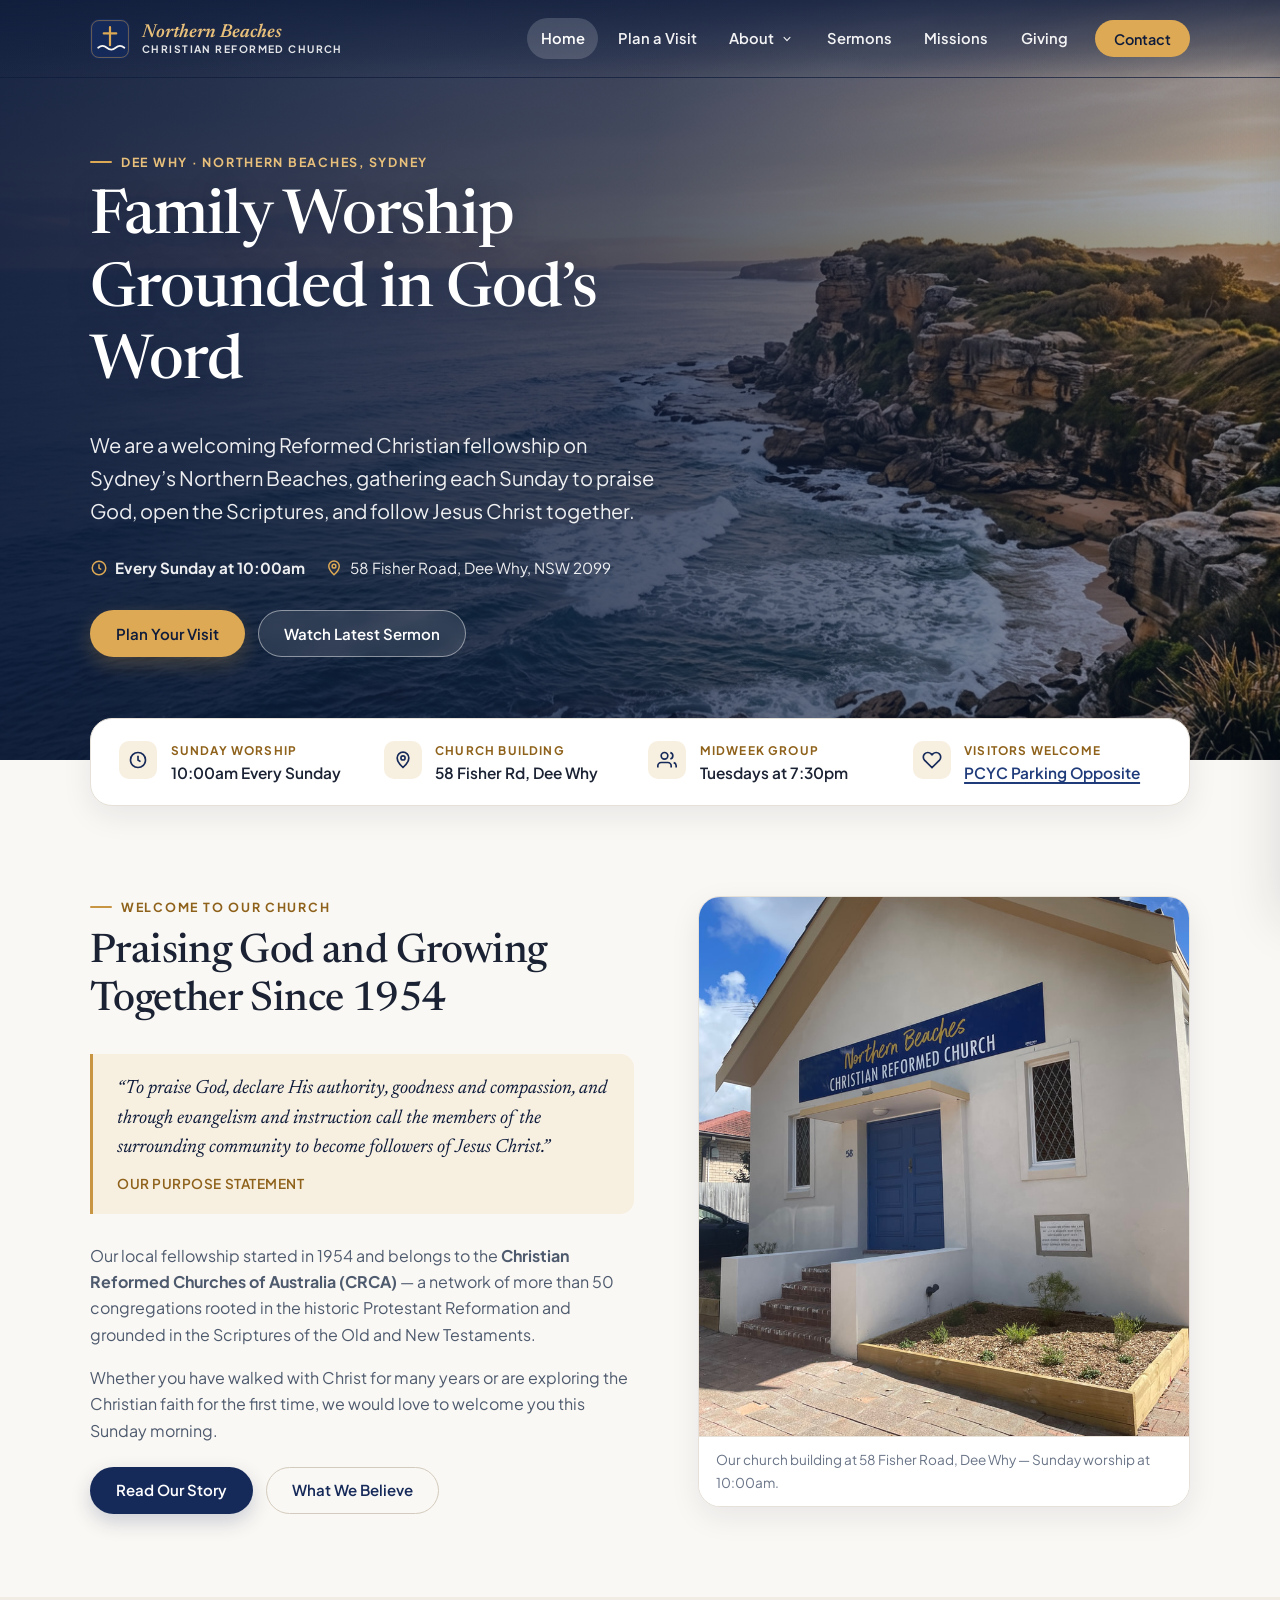
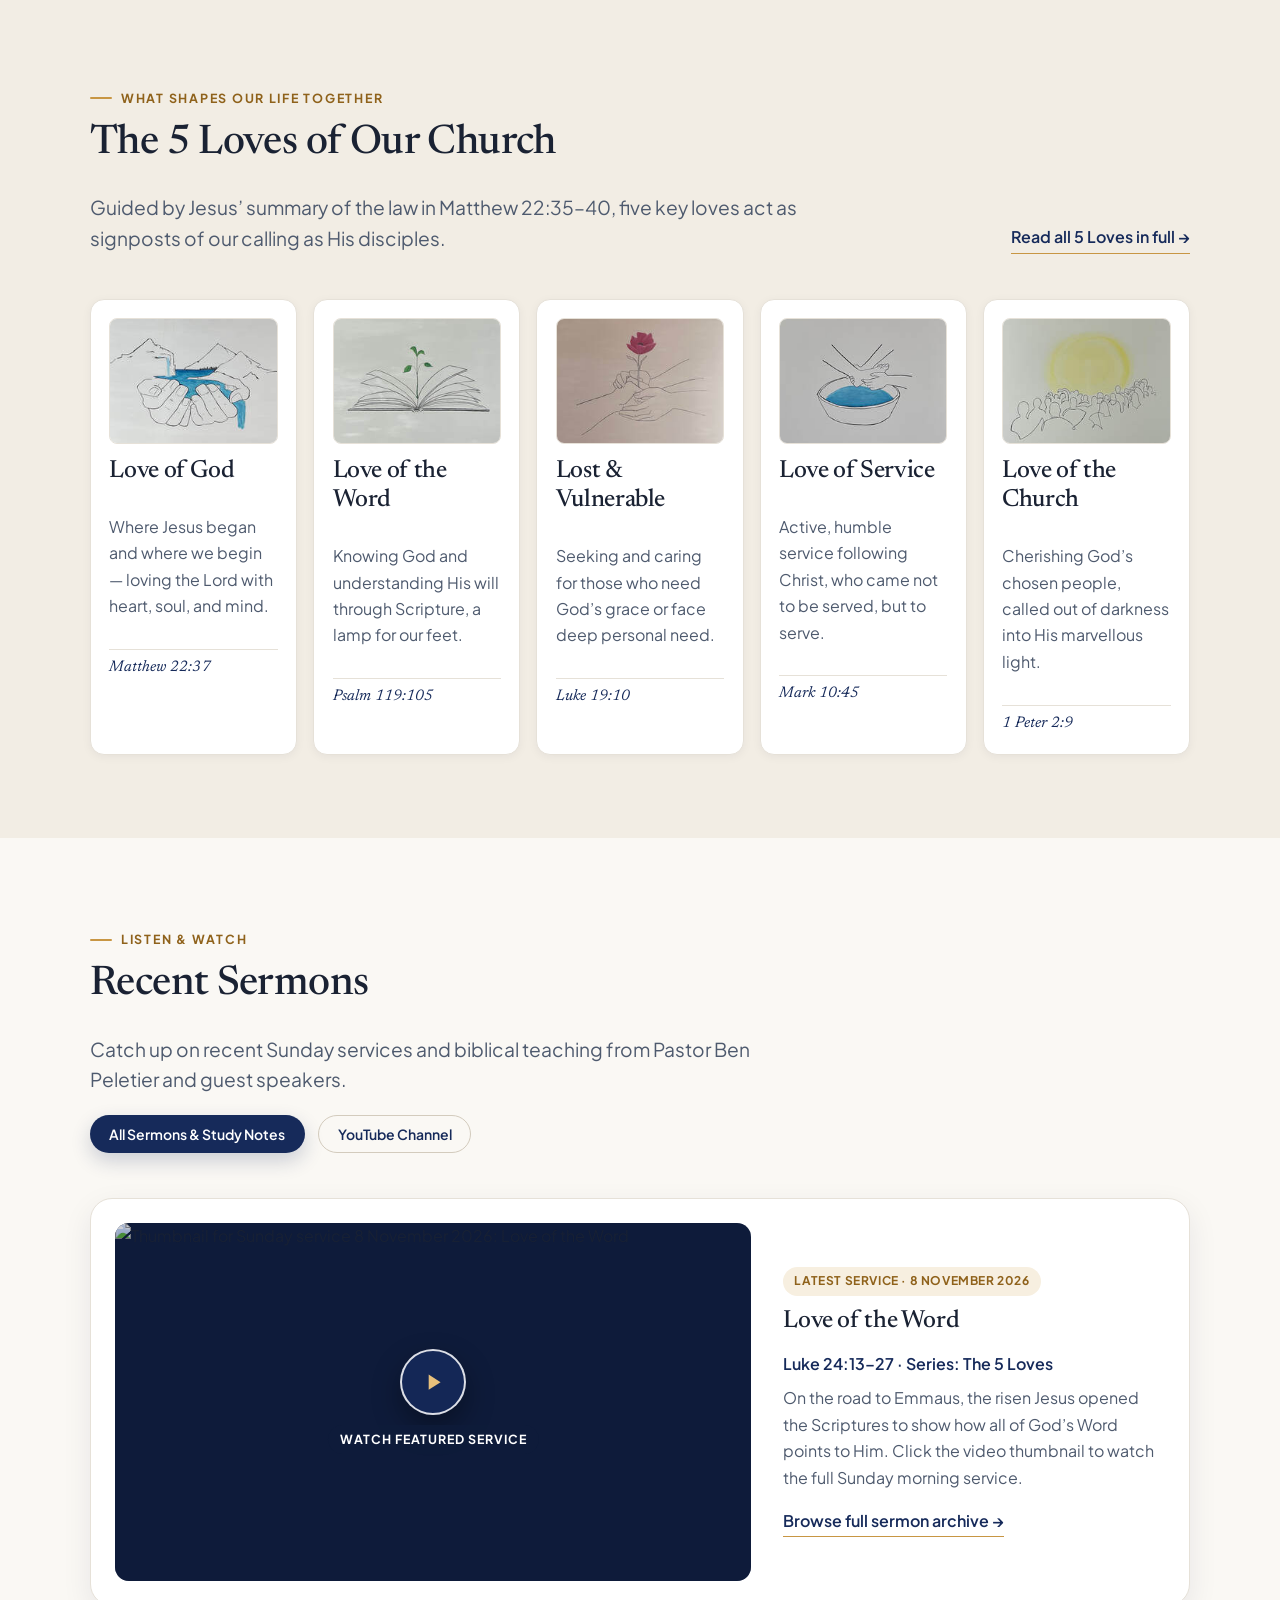
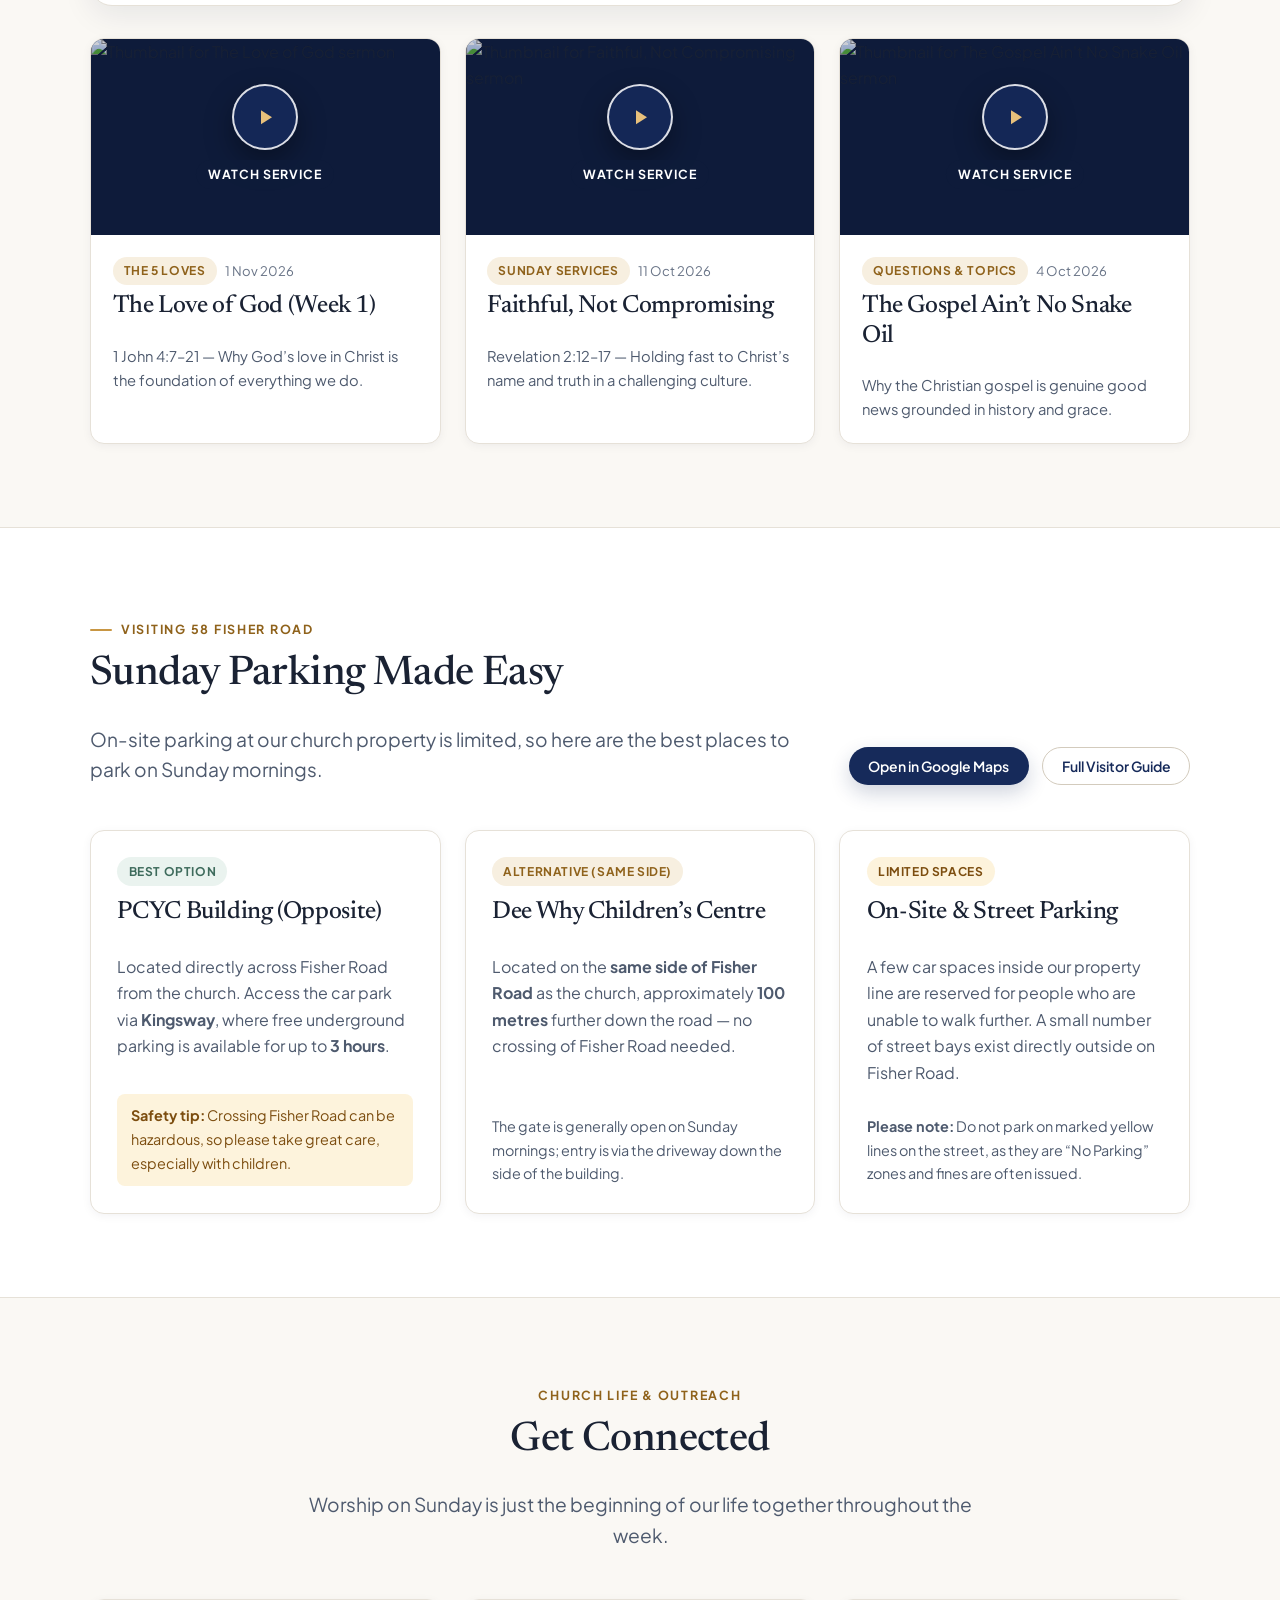
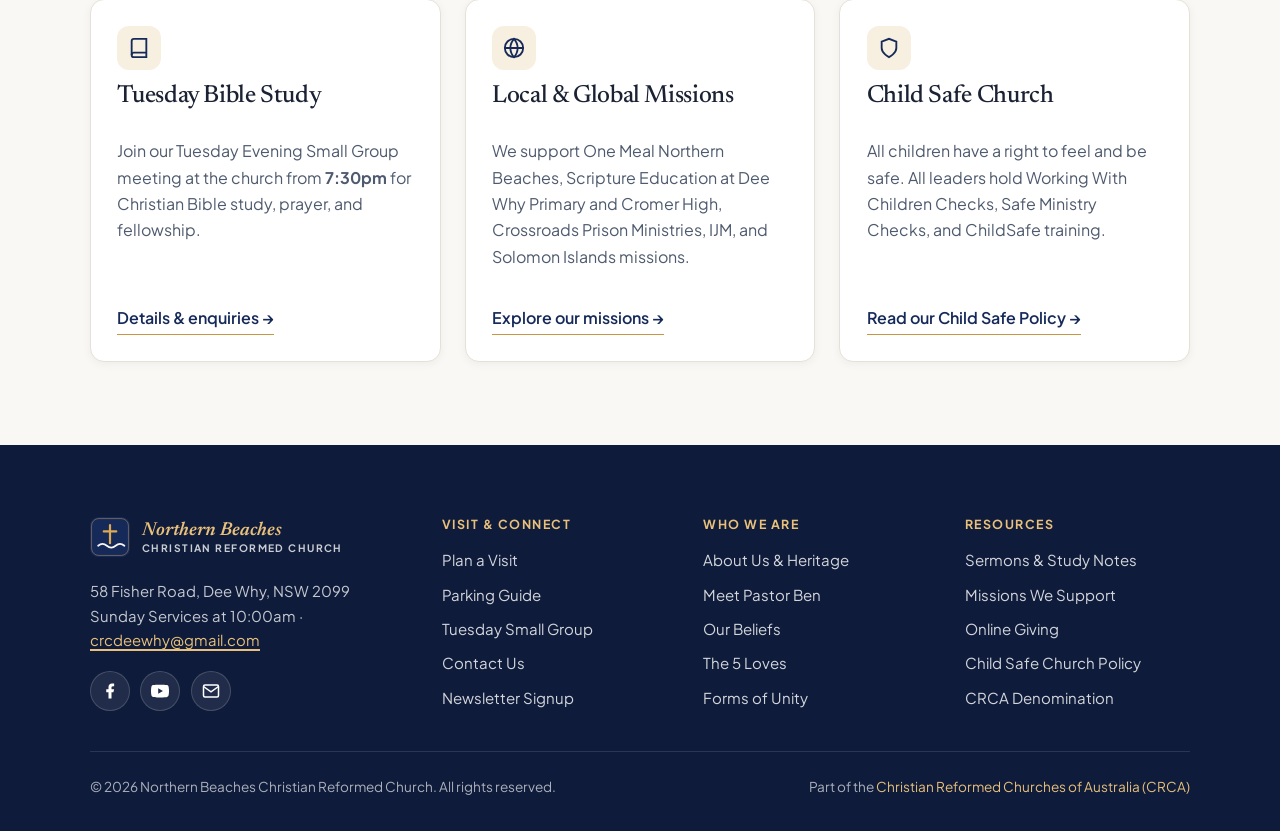
==== index.html @ 3030c1a8 "Initial modern redesign for Northern Beaches Christian Reformed Church" ====
<!DOCTYPE html>
<html lang="en">
<head>
  <meta charset="utf-8">
  <meta name="viewport" content="width=device-width, initial-scale=1.0">
  <title>Northern Beaches Christian Reformed Church | Dee Why, NSW</title>
  <meta name="description" content="Join Northern Beaches Christian Reformed Church every Sunday at 10:00am at 58 Fisher Road, Dee Why. Family worship grounded in God's Word.">
  <link rel="icon" type="image/svg+xml" href="assets/images/favicon.svg">
  <link rel="preconnect" href="https://fonts.googleapis.com">
  <link rel="preconnect" href="https://fonts.gstatic.com" crossorigin>
  <link href="https://fonts.googleapis.com/css2?family=Newsreader:ital,opsz,wght@0,6..72,400;0,6..72,500;0,6..72,600;1,6..72,400;1,6..72,600&family=Plus+Jakarta+Sans:wght@400;500;600;700&display=swap" rel="stylesheet">
  <link rel="stylesheet" href="css/styles.css">
</head>
<body class="has-hero">
  <a class="skip-link" href="#main-content">Skip to main content</a>

  <header class="site-header" role="banner">
    <div class="container header-inner">
      <a class="brand" href="index.html" aria-label="Northern Beaches Christian Reformed Church Home">
        <svg class="brand-icon" viewBox="0 0 64 64" fill="none" aria-hidden="true">
          <rect width="64" height="64" rx="14" fill="#162A5A"/>
          <rect x="2.5" y="2.5" width="59" height="59" rx="11.5" stroke="#DDA954" stroke-opacity="0.45" stroke-width="1.5"/>
          <path d="M32 13v29M22 23h20" stroke="#DDA954" stroke-width="3.5" stroke-linecap="round"/>
          <path d="M13 46c4.5-3.8 9.5-3.8 14 0s9.5 3.8 14 0 9.5-3.8 14 0" stroke="#FAF8F4" stroke-width="2.75" stroke-linecap="round"/>
        </svg>
        <span class="brand-text">
          <span class="brand-script">Northern Beaches</span>
          <span class="brand-sub">Christian Reformed Church</span>
        </span>
      </a>

      <nav class="site-nav" aria-label="Primary Navigation">
        <ul class="nav-list">
          <li><a class="nav-link" href="index.html" aria-current="page">Home</a></li>
          <li><a class="nav-link" href="visit.html">Plan a Visit</a></li>
          <li class="nav-dropdown">
            <button class="dropdown-toggle" type="button" aria-expanded="false" aria-haspopup="true">
              About
              <svg class="dropdown-chevron" viewBox="0 0 20 20" fill="currentColor" aria-hidden="true"><path fill-rule="evenodd" d="M5.23 7.21a.75.75 0 011.06.02L10 11.168l3.71-3.938a.75.75 0 111.08 1.04l-4.25 4.5a.75.75 0 01-1.08 0l-4.25-4.5a.75.75 0 01.02-1.06z" clip-rule="evenodd"/></svg>
            </button>
            <ul class="dropdown-menu">
              <li><a href="about.html">About Us &amp; Pastor</a></li>
              <li><a href="beliefs.html">Our Beliefs</a></li>
              <li><a href="beliefs.html#five-loves">The 5 Loves</a></li>
              <li><a href="beliefs.html#forms-of-unity">Forms of Unity</a></li>
              <li><a href="safe-church.html">Child Safe Church</a></li>
            </ul>
          </li>
          <li><a class="nav-link" href="sermons.html">Sermons</a></li>
          <li><a class="nav-link" href="missions.html">Missions</a></li>
          <li><a class="nav-link" href="giving.html">Giving</a></li>
          <li><a class="nav-cta" href="contact.html">Contact</a></li>
        </ul>
      </nav>

      <button class="menu-toggle" id="menu-toggle" type="button" aria-label="Open navigation menu" aria-expanded="false" aria-controls="mobile-drawer">
        <svg width="24" height="24" viewBox="0 0 24 24" fill="none" stroke="currentColor" stroke-width="2" stroke-linecap="round" aria-hidden="true"><path d="M4 7h16M4 12h16M4 17h16"/></svg>
      </button>
    </div>
  </header>

  <div class="mobile-backdrop" id="mobile-backdrop"></div>
  <aside class="mobile-drawer" id="mobile-drawer" aria-label="Mobile Navigation" aria-hidden="true">
    <div class="mobile-drawer-header">
      <span class="brand">
        <span class="brand-text">
          <span class="brand-script">Northern Beaches</span>
          <span class="brand-sub">Christian Reformed Church</span>
        </span>
      </span>
      <button class="mobile-drawer-close" id="mobile-drawer-close" type="button" aria-label="Close navigation menu">
        <svg width="20" height="20" viewBox="0 0 24 24" fill="none" stroke="currentColor" stroke-width="2" stroke-linecap="round" aria-hidden="true"><path d="M6 6l12 12M18 6L6 18"/></svg>
      </button>
    </div>
    <ul class="mobile-nav-list">
      <li><a href="index.html" aria-current="page">Home</a></li>
      <li><a href="visit.html">Plan a Visit</a></li>
      <li>
        <a href="about.html">About Us &amp; Pastor</a>
        <ul class="mobile-subnav">
          <li><a href="beliefs.html">Our Beliefs</a></li>
          <li><a href="beliefs.html#five-loves">The 5 Loves</a></li>
          <li><a href="beliefs.html#forms-of-unity">Forms of Unity</a></li>
          <li><a href="safe-church.html">Child Safe Church</a></li>
        </ul>
      </li>
      <li><a href="sermons.html">Sermons &amp; Study Notes</a></li>
      <li><a href="missions.html">Missions</a></li>
      <li><a href="giving.html">Giving</a></li>
      <li><a href="contact.html">Contact Us</a></li>
    </ul>
  </aside>

  <main id="main-content">
    <!-- Hero -->
    <section class="hero" aria-label="Welcome to Northern Beaches Christian Reformed Church">
      <img class="hero-media" src="assets/images/hero-northern-beaches.jpg" alt="Morning sunrise over Dee Why sandstone headland and the Pacific Ocean on Sydney's Northern Beaches" width="1600" height="900" fetchpriority="high">
      <div class="hero-scrim" aria-hidden="true"></div>
      <div class="container">
        <div class="hero-content">
          <span class="eyebrow eyebrow--light">Dee Why &middot; Northern Beaches, Sydney</span>
          <h1 class="hero-title">Family Worship Grounded in God&rsquo;s Word</h1>
          <p class="hero-lead">We are a welcoming Reformed Christian fellowship on Sydney&rsquo;s Northern Beaches, gathering each Sunday to praise God, open the Scriptures, and follow Jesus Christ together.</p>
          <div class="hero-meta">
            <span class="hero-meta-item">
              <svg width="18" height="18" viewBox="0 0 24 24" fill="none" stroke="currentColor" stroke-width="2" aria-hidden="true"><circle cx="12" cy="12" r="9"/><path d="M12 7v5l3 2"/></svg>
              <strong>Every Sunday at 10:00am</strong>
            </span>
            <span class="hero-meta-item">
              <svg width="18" height="18" viewBox="0 0 24 24" fill="none" stroke="currentColor" stroke-width="2" aria-hidden="true"><path d="M12 21s-7-6.2-7-11.5a7 7 0 1114 0C19 14.8 12 21 12 21z"/><circle cx="12" cy="9.5" r="2.5"/></svg>
              <span>58 Fisher Road, Dee Why, NSW 2099</span>
            </span>
          </div>
          <div class="btn-group">
            <a class="btn btn-primary" href="visit.html">Plan Your Visit</a>
            <a class="btn btn-outline-light" href="sermons.html">Watch Latest Sermon</a>
          </div>
        </div>
      </div>
    </section>

    <!-- Quick Info Bar -->
    <div class="container quick-bar-wrap">
      <div class="quick-bar reveal">
        <div class="quick-item">
          <span class="quick-icon" aria-hidden="true">
            <svg width="20" height="20" viewBox="0 0 24 24" fill="none" stroke="currentColor" stroke-width="2"><circle cx="12" cy="12" r="9"/><path d="M12 7v5l3 2"/></svg>
          </span>
          <div>
            <span class="quick-label">Sunday Worship</span>
            <span class="quick-value">10:00am Every Sunday</span>
          </div>
        </div>
        <div class="quick-item">
          <span class="quick-icon" aria-hidden="true">
            <svg width="20" height="20" viewBox="0 0 24 24" fill="none" stroke="currentColor" stroke-width="2"><path d="M12 21s-7-6.2-7-11.5a7 7 0 1114 0C19 14.8 12 21 12 21z"/><circle cx="12" cy="9.5" r="2.5"/></svg>
          </span>
          <div>
            <span class="quick-label">Church Building</span>
            <span class="quick-value">58 Fisher Rd, Dee Why</span>
          </div>
        </div>
        <div class="quick-item">
          <span class="quick-icon" aria-hidden="true">
            <svg width="20" height="20" viewBox="0 0 24 24" fill="none" stroke="currentColor" stroke-width="2"><path d="M17 21v-2a4 4 0 00-4-4H5a4 4 0 00-4 4v2"/><circle cx="9" cy="7" r="4"/><path d="M23 21v-2a4 4 0 00-3-3.87M16 3.13a4 4 0 010 7.75"/></svg>
          </span>
          <div>
            <span class="quick-label">Midweek Group</span>
            <span class="quick-value">Tuesdays at 7:30pm</span>
          </div>
        </div>
        <div class="quick-item">
          <span class="quick-icon" aria-hidden="true">
            <svg width="20" height="20" viewBox="0 0 24 24" fill="none" stroke="currentColor" stroke-width="2"><path d="M20.84 4.61a5.5 5.5 0 00-7.78 0L12 5.67l-1.06-1.06a5.5 5.5 0 00-7.78 7.78l1.06 1.06L12 21.23l7.78-7.78 1.06-1.06a5.5 5.5 0 000-7.78z"/></svg>
          </span>
          <div>
            <span class="quick-label">Visitors Welcome</span>
            <span class="quick-value"><a href="visit.html#parking">PCYC Parking Opposite</a></span>
          </div>
        </div>
      </div>
    </div>

    <!-- Welcome & Purpose -->
    <section class="section">
      <div class="container split">
        <div class="reveal">
          <span class="eyebrow">Welcome to Our Church</span>
          <h2>Praising God and Growing Together Since 1954</h2>
          <blockquote>
            &ldquo;To praise God, declare His authority, goodness and compassion, and through evangelism and instruction call the members of the surrounding community to become followers of Jesus Christ.&rdquo;
            <cite>Our Purpose Statement</cite>
          </blockquote>
          <p>Our local fellowship started in 1954 and belongs to the <strong>Christian Reformed Churches of Australia (CRCA)</strong> &mdash; a network of more than 50 congregations rooted in the historic Protestant Reformation and grounded in the Scriptures of the Old and New Testaments.</p>
          <p>Whether you have walked with Christ for many years or are exploring the Christian faith for the first time, we would love to welcome you this Sunday morning.</p>
          <div class="btn-group" style="margin-top: 1.4rem;">
            <a class="btn btn-navy" href="about.html">Read Our Story</a>
            <a class="btn btn-outline" href="beliefs.html">What We Believe</a>
          </div>
        </div>
        <div class="media-frame media-frame--tall reveal">
          <img src="assets/images/church-building.jpg" alt="Northern Beaches Christian Reformed Church entrance and signage at 58 Fisher Road, Dee Why" width="800" height="1067" loading="lazy">
          <div class="media-caption">Our church building at 58 Fisher Road, Dee Why &mdash; Sunday worship at 10:00am.</div>
        </div>
      </div>
    </section>

    <!-- The 5 Loves -->
    <section class="section section--warm">
      <div class="container">
        <div class="section-header-row reveal">
          <div class="section-header">
            <span class="eyebrow">What Shapes Our Life Together</span>
            <h2>The 5 Loves of Our Church</h2>
            <p class="lead">Guided by Jesus&rsquo; summary of the law in Matthew 22:35&ndash;40, five key loves act as signposts of our calling as His disciples.</p>
          </div>
          <a class="text-link" href="beliefs.html#five-loves">Read all 5 Loves in full &rarr;</a>
        </div>

        <div class="loves-grid reveal">
          <article class="love-card">
            <div class="love-art">
              <img src="assets/images/loves-god.jpg" alt="Hand-drawn illustration of cupped hands holding flowing blue water for The Love of God" width="235" height="160" loading="lazy">
            </div>
            <h3>Love of God</h3>
            <p>Where Jesus began and where we begin &mdash; loving the Lord with heart, soul, and mind.</p>
            <div class="love-verse">Matthew 22:37</div>
          </article>

          <article class="love-card">
            <div class="love-art">
              <img src="assets/images/loves-word.jpg" alt="Hand-drawn illustration of a green sprout growing from an open Bible for The Love of the Word" width="222" height="168" loading="lazy">
            </div>
            <h3>Love of the Word</h3>
            <p>Knowing God and understanding His will through Scripture, a lamp for our feet.</p>
            <div class="love-verse">Psalm 119:105</div>
          </article>

          <article class="love-card">
            <div class="love-art">
              <img src="assets/images/loves-lost.jpg" alt="Hand-drawn illustration of gentle hands holding a crimson flower for The Love for the Lost and Vulnerable" width="231" height="175" loading="lazy">
            </div>
            <h3>Lost &amp; Vulnerable</h3>
            <p>Seeking and caring for those who need God&rsquo;s grace or face deep personal need.</p>
            <div class="love-verse">Luke 19:10</div>
          </article>

          <article class="love-card">
            <div class="love-art">
              <img src="assets/images/loves-service.jpg" alt="Hand-drawn illustration of washing feet in a basin for The Love of Service" width="233" height="184" loading="lazy">
            </div>
            <h3>Love of Service</h3>
            <p>Active, humble service following Christ, who came not to be served, but to serve.</p>
            <div class="love-verse">Mark 10:45</div>
          </article>

          <article class="love-card">
            <div class="love-art">
              <img src="assets/images/loves-church.jpg" alt="Hand-drawn illustration of a gathered congregation beneath warm golden light for The Love of the Church" width="228" height="169" loading="lazy">
            </div>
            <h3>Love of the Church</h3>
            <p>Cherishing God&rsquo;s chosen people, called out of darkness into His marvellous light.</p>
            <div class="love-verse">1 Peter 2:9</div>
          </article>
        </div>
      </div>
    </section>

    <!-- Latest Sermons -->
    <section class="section">
      <div class="container">
        <div class="section-header-row reveal">
          <div class="section-header">
            <span class="eyebrow">Listen &amp; Watch</span>
            <h2>Recent Sermons</h2>
            <p class="lead">Catch up on recent Sunday services and biblical teaching from Pastor Ben Peletier and guest speakers.</p>
          </div>
          <div class="btn-group">
            <a class="btn btn-navy btn-sm" href="sermons.html">All Sermons &amp; Study Notes</a>
            <a class="btn btn-outline btn-sm" href="https://www.youtube.com/@northernbeacheschristianre4875" target="_blank" rel="noopener noreferrer">YouTube Channel</a>
          </div>
        </div>

        <article class="sermon-feature reveal">
          <div class="video-facade" role="button" tabindex="0" data-youtube-id="uGTuR4CsQqY" data-title="Love of the Word — Luke 24:13-27" aria-label="Play featured sermon video: Love of the Word">
            <img class="video-thumb" src="https://i.ytimg.com/vi/uGTuR4CsQqY/hqdefault.jpg" alt="Thumbnail for Sunday service 8 November 2026: Love of the Word" width="480" height="360" loading="lazy">
            <div class="video-overlay">
              <span class="video-play-btn" aria-hidden="true">
                <svg width="26" height="26" viewBox="0 0 24 24" fill="currentColor"><path d="M8 5.14v14l11-7-11-7z"/></svg>
              </span>
              <span class="video-play-label">Watch Featured Service</span>
            </div>
          </div>
          <div>
            <span class="card-badge">Latest Service &middot; 8 November 2026</span>
            <h3 style="margin-top: 0.7rem;">Love of the Word</h3>
            <p style="font-weight: 600; color: var(--navy-900); margin-bottom: 0.5rem;">Luke 24:13&ndash;27 &middot; Series: The 5 Loves</p>
            <p>On the road to Emmaus, the risen Jesus opened the Scriptures to show how all of God&rsquo;s Word points to Him. Click the video thumbnail to watch the full Sunday morning service.</p>
            <a class="text-link" href="sermons.html">Browse full sermon archive &rarr;</a>
          </div>
        </article>

        <div class="cards-grid reveal">
          <article class="sermon-card">
            <div class="video-facade" role="button" tabindex="0" data-youtube-id="4LoqQi1sxIg" data-title="The Love of God — 1 John 4:7-21" aria-label="Play sermon: The Love of God">
              <img class="video-thumb" src="https://i.ytimg.com/vi/4LoqQi1sxIg/hqdefault.jpg" alt="Thumbnail for The Love of God sermon" width="480" height="360" loading="lazy">
              <div class="video-overlay">
                <span class="video-play-btn" aria-hidden="true"><svg width="24" height="24" viewBox="0 0 24 24" fill="currentColor"><path d="M8 5.14v14l11-7-11-7z"/></svg></span>
                <span class="video-play-label">Watch Service</span>
              </div>
            </div>
            <div class="sermon-body">
              <div class="sermon-meta"><span class="card-badge">The 5 Loves</span><span>1 Nov 2026</span></div>
              <h3>The Love of God (Week 1)</h3>
              <p style="font-size: 0.92rem;">1 John 4:7&ndash;21 &mdash; Why God&rsquo;s love in Christ is the foundation of everything we do.</p>
            </div>
          </article>

          <article class="sermon-card">
            <div class="video-facade" role="button" tabindex="0" data-youtube-id="VLvdJm-W0M0" data-title="Faithful, Not Compromising — Revelation 2:12-17" aria-label="Play sermon: Faithful, Not Compromising">
              <img class="video-thumb" src="https://i.ytimg.com/vi/VLvdJm-W0M0/hqdefault.jpg" alt="Thumbnail for Faithful, Not Compromising sermon" width="480" height="360" loading="lazy">
              <div class="video-overlay">
                <span class="video-play-btn" aria-hidden="true"><svg width="24" height="24" viewBox="0 0 24 24" fill="currentColor"><path d="M8 5.14v14l11-7-11-7z"/></svg></span>
                <span class="video-play-label">Watch Service</span>
              </div>
            </div>
            <div class="sermon-body">
              <div class="sermon-meta"><span class="card-badge">Sunday Services</span><span>11 Oct 2026</span></div>
              <h3>Faithful, Not Compromising</h3>
              <p style="font-size: 0.92rem;">Revelation 2:12&ndash;17 &mdash; Holding fast to Christ&rsquo;s name and truth in a challenging culture.</p>
            </div>
          </article>

          <article class="sermon-card">
            <div class="video-facade" role="button" tabindex="0" data-youtube-id="ePpe8CHpgKw" data-title="The Gospel Ain't No Snake Oil" aria-label="Play sermon: The Gospel Ain't No Snake Oil">
              <img class="video-thumb" src="https://i.ytimg.com/vi/ePpe8CHpgKw/hqdefault.jpg" alt="Thumbnail for The Gospel Ain't No Snake Oil sermon" width="480" height="360" loading="lazy">
              <div class="video-overlay">
                <span class="video-play-btn" aria-hidden="true"><svg width="24" height="24" viewBox="0 0 24 24" fill="currentColor"><path d="M8 5.14v14l11-7-11-7z"/></svg></span>
                <span class="video-play-label">Watch Service</span>
              </div>
            </div>
            <div class="sermon-body">
              <div class="sermon-meta"><span class="card-badge">Questions &amp; Topics</span><span>4 Oct 2026</span></div>
              <h3>The Gospel Ain&rsquo;t No Snake Oil</h3>
              <p style="font-size: 0.92rem;">Why the Christian gospel is genuine good news grounded in history and grace.</p>
            </div>
          </article>
        </div>
      </div>
    </section>

    <!-- Parking & Directions -->
    <section class="section section--surface" id="parking">
      <div class="container">
        <div class="section-header-row reveal">
          <div class="section-header">
            <span class="eyebrow">Visiting 58 Fisher Road</span>
            <h2>Sunday Parking Made Easy</h2>
            <p class="lead">On-site parking at our church property is limited, so here are the best places to park on Sunday mornings.</p>
          </div>
          <div class="btn-group">
            <a class="btn btn-navy btn-sm" href="https://maps.google.com/?q=58+Fisher+Road,+Dee+Why+NSW+2099" target="_blank" rel="noopener noreferrer">Open in Google Maps</a>
            <a class="btn btn-outline btn-sm" href="visit.html">Full Visitor Guide</a>
          </div>
        </div>

        <div class="cards-grid reveal">
          <article class="card">
            <span class="card-badge card-badge--sage">Best Option</span>
            <h3>PCYC Building (Opposite)</h3>
            <p>Located directly across Fisher Road from the church. Access the car park via <strong>Kingsway</strong>, where free underground parking is available for up to <strong>3 hours</strong>.</p>
            <p style="font-size: 0.9rem; color: var(--amber-text); background: var(--amber-100); padding: 0.65rem 0.85rem; border-radius: 8px; margin-top: auto;"><strong>Safety tip:</strong> Crossing Fisher Road can be hazardous, so please take great care, especially with children.</p>
          </article>

          <article class="card">
            <span class="card-badge">Alternative (Same Side)</span>
            <h3>Dee Why Children&rsquo;s Centre</h3>
            <p>Located on the <strong>same side of Fisher Road</strong> as the church, approximately <strong>100 metres</strong> further down the road &mdash; no crossing of Fisher Road needed.</p>
            <p style="font-size: 0.9rem; margin-top: auto;">The gate is generally open on Sunday mornings; entry is via the driveway down the side of the building.</p>
          </article>

          <article class="card">
            <span class="card-badge card-badge--amber">Limited Spaces</span>
            <h3>On-Site &amp; Street Parking</h3>
            <p>A few car spaces inside our property line are reserved for people who are unable to walk further. A small number of street bays exist directly outside on Fisher Road.</p>
            <p style="font-size: 0.9rem; margin-top: auto;"><strong>Please note:</strong> Do not park on marked yellow lines on the street, as they are &ldquo;No Parking&rdquo; zones and fines are often issued.</p>
          </article>
        </div>
      </div>
    </section>

    <!-- Community Highlights -->
    <section class="section">
      <div class="container">
        <div class="section-header section-header--center reveal">
          <span class="eyebrow">Church Life &amp; Outreach</span>
          <h2>Get Connected</h2>
          <p class="lead">Worship on Sunday is just the beginning of our life together throughout the week.</p>
        </div>

        <div class="cards-grid reveal">
          <article class="card">
            <div class="card-icon" aria-hidden="true">
              <svg width="22" height="22" viewBox="0 0 24 24" fill="none" stroke="currentColor" stroke-width="2"><path d="M4 19.5A2.5 2.5 0 016.5 17H20"/><path d="M6.5 2H20v20H6.5A2.5 2.5 0 014 19.5v-15A2.5 2.5 0 016.5 2z"/></svg>
            </div>
            <h3>Tuesday Bible Study</h3>
            <p>Join our Tuesday Evening Small Group meeting at the church from <strong>7:30pm</strong> for Christian Bible study, prayer, and fellowship.</p>
            <div class="card-footer"><a class="text-link" href="visit.html#church-life">Details &amp; enquiries &rarr;</a></div>
          </article>

          <article class="card">
            <div class="card-icon" aria-hidden="true">
              <svg width="22" height="22" viewBox="0 0 24 24" fill="none" stroke="currentColor" stroke-width="2"><circle cx="12" cy="12" r="10"/><path d="M2 12h20M12 2a15.3 15.3 0 014 10 15.3 15.3 0 01-4 10 15.3 15.3 0 01-4-10 15.3 15.3 0 014-10z"/></svg>
            </div>
            <h3>Local &amp; Global Missions</h3>
            <p>We support One Meal Northern Beaches, Scripture Education at Dee Why Primary and Cromer High, Crossroads Prison Ministries, IJM, and Solomon Islands missions.</p>
            <div class="card-footer"><a class="text-link" href="missions.html">Explore our missions &rarr;</a></div>
          </article>

          <article class="card">
            <div class="card-icon" aria-hidden="true">
              <svg width="22" height="22" viewBox="0 0 24 24" fill="none" stroke="currentColor" stroke-width="2"><path d="M12 22s8-4 8-10V5l-8-3-8 3v7c0 6 8 10 8 10z"/></svg>
            </div>
            <h3>Child Safe Church</h3>
            <p>All children have a right to feel and be safe. All leaders hold Working With Children Checks, Safe Ministry Checks, and ChildSafe training.</p>
            <div class="card-footer"><a class="text-link" href="safe-church.html">Read our Child Safe Policy &rarr;</a></div>
          </article>
        </div>
      </div>
    </section>
  </main>

  <footer class="site-footer">
    <div class="container">
      <div class="footer-grid">
        <div class="footer-brand">
          <a class="brand" href="index.html">
            <svg class="brand-icon" viewBox="0 0 64 64" fill="none" aria-hidden="true">
              <rect width="64" height="64" rx="14" fill="#162A5A"/>
              <rect x="2.5" y="2.5" width="59" height="59" rx="11.5" stroke="#DDA954" stroke-opacity="0.45" stroke-width="1.5"/>
              <path d="M32 13v29M22 23h20" stroke="#DDA954" stroke-width="3.5" stroke-linecap="round"/>
              <path d="M13 46c4.5-3.8 9.5-3.8 14 0s9.5 3.8 14 0 9.5-3.8 14 0" stroke="#FAF8F4" stroke-width="2.75" stroke-linecap="round"/>
            </svg>
            <span class="brand-text">
              <span class="brand-script">Northern Beaches</span>
              <span class="brand-sub">Christian Reformed Church</span>
            </span>
          </a>
          <p class="footer-desc">58 Fisher Road, Dee Why, NSW 2099<br>Sunday Services at 10:00am &middot; <a href="mailto:crcdeewhy@gmail.com" style="color: var(--gold-300);">crcdeewhy@gmail.com</a></p>
          <div class="social-row">
            <a class="social-btn" href="https://www.facebook.com/crcdeewhy" target="_blank" rel="noopener noreferrer" aria-label="Facebook">
              <svg width="18" height="18" viewBox="0 0 24 24" fill="currentColor" aria-hidden="true"><path d="M14 13.5h2.5l1-4H14v-2c0-1.03 0-2 2-2h1.5V2.14c-.326-.043-1.557-.14-2.857-.14C11.928 2 10 3.657 10 6.7v2.8H7v4h3V22h4v-8.5z"/></svg>
            </a>
            <a class="social-btn" href="https://www.youtube.com/@northernbeacheschristianre4875" target="_blank" rel="noopener noreferrer" aria-label="YouTube">
              <svg width="18" height="18" viewBox="0 0 24 24" fill="currentColor" aria-hidden="true"><path d="M23.5 6.2a3 3 0 00-2.1-2.1C19.5 3.5 12 3.5 12 3.5s-7.5 0-9.4.6A3 3 0 00.5 6.2 31.2 31.2 0 000 12a31.2 31.2 0 00.5 5.8 3 3 0 002.1 2.1c1.9.6 9.4.6 9.4.6s7.5 0 9.4-.6a3 3 0 002.1-2.1A31.2 31.2 0 0024 12a31.2 31.2 0 00-.5-5.8zM9.6 15.6V8.4l6.3 3.6-6.3 3.6z"/></svg>
            </a>
            <a class="social-btn" href="mailto:crcdeewhy@gmail.com" aria-label="Email Church">
              <svg width="18" height="18" viewBox="0 0 24 24" fill="none" stroke="currentColor" stroke-width="2" aria-hidden="true"><rect x="2" y="4" width="20" height="16" rx="2"/><path d="M22 6l-10 7L2 6"/></svg>
            </a>
          </div>
        </div>

        <div>
          <h3 class="footer-heading">Visit &amp; Connect</h3>
          <ul class="footer-links">
            <li><a href="visit.html">Plan a Visit</a></li>
            <li><a href="visit.html#parking">Parking Guide</a></li>
            <li><a href="visit.html#church-life">Tuesday Small Group</a></li>
            <li><a href="contact.html">Contact Us</a></li>
            <li><a href="contact.html#newsletter">Newsletter Signup</a></li>
          </ul>
        </div>

        <div>
          <h3 class="footer-heading">Who We Are</h3>
          <ul class="footer-links">
            <li><a href="about.html">About Us &amp; Heritage</a></li>
            <li><a href="about.html#pastor">Meet Pastor Ben</a></li>
            <li><a href="beliefs.html">Our Beliefs</a></li>
            <li><a href="beliefs.html#five-loves">The 5 Loves</a></li>
            <li><a href="beliefs.html#forms-of-unity">Forms of Unity</a></li>
          </ul>
        </div>

        <div>
          <h3 class="footer-heading">Resources</h3>
          <ul class="footer-links">
            <li><a href="sermons.html">Sermons &amp; Study Notes</a></li>
            <li><a href="missions.html">Missions We Support</a></li>
            <li><a href="giving.html">Online Giving</a></li>
            <li><a href="safe-church.html">Child Safe Church Policy</a></li>
            <li><a href="https://www.crca.org.au/" target="_blank" rel="noopener noreferrer">CRCA Denomination</a></li>
          </ul>
        </div>
      </div>

      <div class="footer-bottom">
        <span>&copy; 2026 Northern Beaches Christian Reformed Church. All rights reserved.</span>
        <span>Part of the <a href="https://www.crca.org.au/" target="_blank" rel="noopener noreferrer">Christian Reformed Churches of Australia (CRCA)</a></span>
      </div>
    </div>
  </footer>

  <script src="js/main.js"></script>
</body>
</html>
---- css/styles.css ----
/* ==========================================================================
   Northern Beaches Christian Reformed Church
   Coastal Sunlit Editorial Design System
   ========================================================================== */

:root {
  /* Brand & Coastal Palette */
  --navy-950: #0e1b3a;
  --navy-900: #162a5a;
  --navy-800: #1f3b7a;
  --navy-700: #2b4e96;

  --gold-500: #c89643;
  --gold-400: #dda954;
  --gold-300: #e8c07b;
  --gold-100: #f7efe0;
  --gold-text: #8f621b; /* High-contrast gold for eyebrows & text on light bg */

  /* Neutral Surfaces & Text */
  --bg-ivory: #faf8f4;
  --bg-warm: #f2ede4;
  --bg-surface: #ffffff;
  --border-subtle: #e6e1d8;
  --border-strong: #d3cbbd;

  --text-primary: #1a2233;
  --text-secondary: #4e5a6e;
  --text-muted: #697487;

  /* Supportive Coastal Accents */
  --sage-600: #3e6b5c;
  --sage-100: #eaf3ef;
  --amber-100: #fdf3dc;
  --amber-text: #7c4d0f;

  /* Typography */
  --font-serif: 'Newsreader', Georgia, 'Times New Roman', serif;
  --font-sans: 'Plus Jakarta Sans', -apple-system, BlinkMacSystemFont, 'Segoe UI', Roboto, sans-serif;

  /* Layout & Rhythm */
  --container-max: 1180px;
  --container-narrow: 860px;
  --header-height: 78px;
  --radius-sm: 8px;
  --radius-md: 14px;
  --radius-lg: 22px;
  --radius-pill: 999px;

  /* Shadows */
  --shadow-sm: 0 2px 10px rgba(14, 27, 58, 0.05);
  --shadow-md: 0 10px 30px rgba(14, 27, 58, 0.08);
  --shadow-lg: 0 20px 50px rgba(14, 27, 58, 0.14);

  /* Motion */
  --ease-out: cubic-bezier(0.22, 1, 0.36, 1);
}

/* Reset & Base */
*,
*::before,
*::after {
  box-sizing: border-box;
}

html {
  scroll-behavior: smooth;
  scroll-padding-top: calc(var(--header-height) + 24px);
  -webkit-text-size-adjust: 100%;
}

body {
  margin: 0;
  font-family: var(--font-sans);
  font-size: 1rem;
  line-height: 1.65;
  color: var(--text-primary);
  background-color: var(--bg-ivory);
  -webkit-font-smoothing: antialiased;
  overflow-x: clip;
}

body.drawer-open {
  overflow: hidden;
}

img,
picture,
svg {
  display: block;
  max-width: 100%;
}

img {
  height: auto;
}

button,
input,
textarea,
select {
  font: inherit;
  color: inherit;
}

a {
  color: var(--navy-800);
  text-decoration-thickness: 1.5px;
  text-underline-offset: 3px;
  transition: color 0.2s var(--ease-out), opacity 0.2s var(--ease-out);
}

a:hover {
  color: var(--navy-950);
}

:focus-visible {
  outline: 3px solid var(--gold-400);
  outline-offset: 3px;
  border-radius: 4px;
}

h1,
h2,
h3,
h4 {
  margin: 0 0 0.6em;
  font-family: var(--font-serif);
  font-weight: 500;
  line-height: 1.18;
  letter-spacing: -0.015em;
  color: var(--text-primary);
}

h1 {
  font-size: clamp(2.3rem, 4.8vw, 3.85rem);
}

h2 {
  font-size: clamp(1.8rem, 3.2vw, 2.55rem);
}

h3 {
  font-size: clamp(1.28rem, 2vw, 1.55rem);
}

h4 {
  font-size: 1.125rem;
  font-family: var(--font-sans);
  font-weight: 600;
}

p {
  margin: 0 0 1.05em;
  color: var(--text-secondary);
}

p:last-child {
  margin-bottom: 0;
}

ul,
ol {
  margin: 0 0 1.2em;
  padding-left: 1.3em;
  color: var(--text-secondary);
}

li + li {
  margin-top: 0.45em;
}

blockquote {
  margin: 1.5em 0;
  padding: 1.25rem 1.5rem;
  border-left: 3px solid var(--gold-500);
  background: var(--gold-100);
  border-radius: 0 var(--radius-md) var(--radius-md) 0;
  font-family: var(--font-serif);
  font-size: 1.2rem;
  font-style: italic;
  line-height: 1.55;
  color: var(--navy-950);
}

blockquote cite {
  display: block;
  margin-top: 0.6rem;
  font-family: var(--font-sans);
  font-size: 0.85rem;
  font-style: normal;
  font-weight: 600;
  letter-spacing: 0.04em;
  text-transform: uppercase;
  color: var(--gold-text);
}

/* Skip Link */
.skip-link {
  position: absolute;
  top: -100px;
  left: 1rem;
  z-index: 200;
  padding: 0.75rem 1.25rem;
  background: var(--navy-950);
  color: #ffffff;
  font-weight: 600;
  text-decoration: none;
  border-radius: var(--radius-sm);
  transition: top 0.15s ease;
}

.skip-link:focus {
  top: 1rem;
}

/* Utilities & Containers */
.container {
  width: 100%;
  max-width: var(--container-max);
  margin-inline: auto;
  padding-inline: clamp(1.15rem, 3.5vw, 2.5rem);
}

.container--narrow {
  max-width: var(--container-narrow);
}

.eyebrow {
  display: inline-flex;
  align-items: center;
  gap: 0.55rem;
  margin-bottom: 0.7rem;
  font-family: var(--font-sans);
  font-size: 0.78rem;
  font-weight: 700;
  letter-spacing: 0.14em;
  text-transform: uppercase;
  color: var(--gold-text);
}

.eyebrow::before {
  content: '';
  width: 22px;
  height: 2px;
  background: var(--gold-500);
  border-radius: 2px;
}

.eyebrow--light {
  color: var(--gold-300);
}

.eyebrow--light::before {
  background: var(--gold-400);
}

.lead {
  font-size: clamp(1.06rem, 1.5vw, 1.22rem);
  line-height: 1.6;
  color: var(--text-secondary);
}

.sr-only {
  position: absolute;
  width: 1px;
  height: 1px;
  padding: 0;
  margin: -1px;
  overflow: hidden;
  clip: rect(0, 0, 0, 0);
  white-space: nowrap;
  border: 0;
}

/* Buttons */
.btn-group {
  display: flex;
  flex-wrap: wrap;
  gap: 0.85rem;
  align-items: center;
}

.btn {
  display: inline-flex;
  align-items: center;
  justify-content: center;
  gap: 0.5rem;
  padding: 0.85rem 1.55rem;
  border-radius: var(--radius-pill);
  font-family: var(--font-sans);
  font-size: 0.94rem;
  font-weight: 600;
  line-height: 1.2;
  text-decoration: none;
  border: 1.5px solid transparent;
  cursor: pointer;
  transition: transform 0.2s var(--ease-out), background-color 0.2s var(--ease-out), border-color 0.2s var(--ease-out), box-shadow 0.2s var(--ease-out);
}

.btn:hover {
  transform: translateY(-1px);
}

.btn:active {
  transform: translateY(0);
}

.btn-primary {
  background-color: var(--gold-400);
  color: var(--navy-950);
  box-shadow: 0 8px 20px rgba(200, 150, 67, 0.28);
}

.btn-primary:hover {
  background-color: var(--gold-300);
  color: var(--navy-950);
}

.btn-navy {
  background-color: var(--navy-900);
  color: #ffffff;
  box-shadow: 0 8px 20px rgba(22, 42, 90, 0.2);
}

.btn-navy:hover {
  background-color: var(--navy-800);
  color: #ffffff;
}

.btn-outline {
  background-color: transparent;
  color: var(--navy-900);
  border-color: var(--border-strong);
}

.btn-outline:hover {
  background-color: var(--bg-warm);
  border-color: var(--navy-900);
  color: var(--navy-950);
}

.btn-outline-light {
  background-color: rgba(255, 255, 255, 0.1);
  color: #ffffff;
  border-color: rgba(255, 255, 255, 0.45);
  backdrop-filter: blur(6px);
}

.btn-outline-light:hover {
  background-color: rgba(255, 255, 255, 0.2);
  border-color: #ffffff;
  color: #ffffff;
}

.btn-sm {
  padding: 0.6rem 1.15rem;
  font-size: 0.875rem;
}

.text-link {
  display: inline-flex;
  align-items: center;
  gap: 0.35rem;
  font-weight: 600;
  color: var(--navy-900);
  text-decoration: none;
  border-bottom: 1.5px solid var(--gold-500);
  padding-bottom: 2px;
}

.text-link:hover {
  color: var(--navy-800);
  border-bottom-color: var(--navy-900);
}

/* ==========================================================================
   Header & Navigation
   ========================================================================== */
.site-header {
  position: sticky;
  top: 0;
  z-index: 100;
  height: var(--header-height);
  display: flex;
  align-items: center;
  background-color: rgba(250, 248, 244, 0.95);
  backdrop-filter: blur(12px);
  border-bottom: 1px solid var(--border-subtle);
  transition: background-color 0.3s var(--ease-out), border-color 0.3s var(--ease-out), box-shadow 0.3s var(--ease-out);
}

body.has-hero .site-header {
  position: fixed;
  width: 100%;
  background: linear-gradient(180deg, rgba(14, 27, 58, 0.72) 0%, rgba(14, 27, 58, 0.28) 70%, rgba(14, 27, 58, 0) 100%);
  backdrop-filter: none;
  border-bottom-color: transparent;
}

body.has-hero .site-header.is-scrolled {
  background: rgba(250, 248, 244, 0.97);
  backdrop-filter: blur(14px);
  border-bottom-color: var(--border-subtle);
  box-shadow: var(--shadow-sm);
}

.header-inner {
  display: flex;
  align-items: center;
  justify-content: space-between;
  gap: 1.5rem;
}

/* Brand Mark */
.brand {
  display: inline-flex;
  align-items: center;
  gap: 0.75rem;
  text-decoration: none;
  flex-shrink: 0;
}

.brand-icon {
  width: 40px;
  height: 40px;
  flex-shrink: 0;
}

.brand-text {
  display: flex;
  flex-direction: column;
  line-height: 1.1;
}

.brand-script {
  font-family: var(--font-serif);
  font-style: italic;
  font-weight: 600;
  font-size: 1.18rem;
  color: var(--navy-900);
  transition: color 0.25s ease;
}

.brand-sub {
  font-family: var(--font-sans);
  font-size: 0.64rem;
  font-weight: 700;
  letter-spacing: 0.14em;
  text-transform: uppercase;
  color: var(--text-secondary);
  transition: color 0.25s ease;
}

body.has-hero .site-header:not(.is-scrolled) .brand-script {
  color: var(--gold-300);
}

body.has-hero .site-header:not(.is-scrolled) .brand-sub {
  color: rgba(255, 255, 255, 0.88);
}

/* Desktop Nav */
.site-nav {
  display: none;
}

.nav-list {
  display: flex;
  align-items: center;
  gap: 0.35rem;
  list-style: none;
  margin: 0;
  padding: 0;
}

.nav-list > li {
  margin: 0;
  position: relative;
}

.nav-link,
.dropdown-toggle {
  display: inline-flex;
  align-items: center;
  gap: 0.35rem;
  padding: 0.55rem 0.85rem;
  border-radius: var(--radius-pill);
  font-size: 0.92rem;
  font-weight: 600;
  text-decoration: none;
  color: var(--text-primary);
  background: transparent;
  border: 0;
  cursor: pointer;
  transition: color 0.2s ease, background-color 0.2s ease;
}

.nav-link:hover,
.dropdown-toggle:hover,
.nav-link[aria-current="page"],
.dropdown-toggle[aria-current="page"] {
  color: var(--navy-900);
  background-color: rgba(22, 42, 90, 0.08);
}

body.has-hero .site-header:not(.is-scrolled) .nav-link,
body.has-hero .site-header:not(.is-scrolled) .dropdown-toggle {
  color: rgba(255, 255, 255, 0.94);
}

body.has-hero .site-header:not(.is-scrolled) .nav-link:hover,
body.has-hero .site-header:not(.is-scrolled) .dropdown-toggle:hover,
body.has-hero .site-header:not(.is-scrolled) .nav-link[aria-current="page"] {
  color: #ffffff;
  background-color: rgba(255, 255, 255, 0.16);
}

.nav-cta {
  margin-left: 0.45rem;
  padding: 0.6rem 1.2rem;
  border-radius: var(--radius-pill);
  background-color: var(--navy-900);
  color: #ffffff !important;
  font-size: 0.9rem;
  font-weight: 600;
  text-decoration: none;
  transition: background-color 0.2s ease, transform 0.2s ease;
}

.nav-cta:hover {
  background-color: var(--navy-800);
  transform: translateY(-1px);
}

body.has-hero .site-header:not(.is-scrolled) .nav-cta {
  background-color: var(--gold-400);
  color: var(--navy-950) !important;
}

body.has-hero .site-header:not(.is-scrolled) .nav-cta:hover {
  background-color: var(--gold-300);
}

/* Desktop Dropdown */
.nav-dropdown {
  position: relative;
}

.dropdown-chevron {
  width: 14px;
  height: 14px;
  transition: transform 0.2s var(--ease-out);
}

.nav-dropdown.is-open .dropdown-chevron {
  transform: rotate(180deg);
}

.dropdown-menu {
  position: absolute;
  top: calc(100% + 10px);
  left: 0;
  min-width: 225px;
  padding: 0.5rem;
  margin: 0;
  list-style: none;
  background: var(--bg-surface);
  border: 1px solid var(--border-subtle);
  border-radius: var(--radius-md);
  box-shadow: var(--shadow-lg);
  opacity: 0;
  visibility: hidden;
  transform: translateY(-6px);
  transition: opacity 0.18s var(--ease-out), transform 0.18s var(--ease-out), visibility 0.18s;
}

.nav-dropdown.is-open .dropdown-menu {
  opacity: 1;
  visibility: visible;
  transform: translateY(0);
}

.dropdown-menu li {
  margin: 0;
}

.dropdown-menu a {
  display: block;
  padding: 0.55rem 0.85rem;
  border-radius: var(--radius-sm);
  font-size: 0.9rem;
  font-weight: 500;
  color: var(--text-primary);
  text-decoration: none;
}

.dropdown-menu a:hover,
.dropdown-menu a[aria-current="page"] {
  background-color: var(--gold-100);
  color: var(--navy-950);
}

/* Mobile Toggle & Drawer */
.menu-toggle {
  display: inline-flex;
  align-items: center;
  justify-content: center;
  width: 44px;
  height: 44px;
  border-radius: var(--radius-sm);
  background: transparent;
  border: 1px solid var(--border-subtle);
  color: var(--navy-900);
  cursor: pointer;
}

body.has-hero .site-header:not(.is-scrolled) .menu-toggle {
  color: #ffffff;
  border-color: rgba(255, 255, 255, 0.35);
}

@media (min-width: 1000px) {
  .site-nav {
    display: block;
  }
  .menu-toggle {
    display: none;
  }
}

.mobile-backdrop {
  position: fixed;
  inset: 0;
  z-index: 140;
  background: rgba(14, 27, 58, 0.55);
  backdrop-filter: blur(4px);
  opacity: 0;
  visibility: hidden;
  transition: opacity 0.25s ease, visibility 0.25s ease;
}

.mobile-backdrop.is-open {
  opacity: 1;
  visibility: visible;
}

.mobile-drawer {
  position: fixed;
  top: 0;
  right: 0;
  bottom: 0;
  z-index: 150;
  width: min(340px, 88vw);
  padding: 1.25rem 1.5rem 2rem;
  background: var(--bg-ivory);
  box-shadow: var(--shadow-lg);
  display: flex;
  flex-direction: column;
  gap: 1.25rem;
  overflow-y: auto;
  transform: translateX(100%);
  transition: transform 0.28s var(--ease-out);
}

.mobile-drawer.is-open {
  transform: translateX(0);
}

.mobile-drawer-header {
  display: flex;
  align-items: center;
  justify-content: space-between;
  padding-bottom: 0.9rem;
  border-bottom: 1px solid var(--border-subtle);
}

.mobile-drawer-close {
  width: 40px;
  height: 40px;
  display: inline-flex;
  align-items: center;
  justify-content: center;
  border-radius: var(--radius-sm);
  border: 1px solid var(--border-subtle);
  background: var(--bg-surface);
  color: var(--navy-900);
  cursor: pointer;
}

.mobile-nav-list {
  list-style: none;
  margin: 0;
  padding: 0;
  display: flex;
  flex-direction: column;
  gap: 0.25rem;
}

.mobile-nav-list > li {
  margin: 0;
}

.mobile-nav-list a {
  display: block;
  padding: 0.65rem 0.75rem;
  border-radius: var(--radius-sm);
  font-weight: 600;
  color: var(--text-primary);
  text-decoration: none;
}

.mobile-nav-list a:hover,
.mobile-nav-list a[aria-current="page"] {
  background: var(--gold-100);
  color: var(--navy-950);
}

.mobile-subnav {
  list-style: none;
  margin: 0.15rem 0 0.45rem 0.9rem;
  padding: 0 0 0 0.75rem;
  border-left: 2px solid var(--border-subtle);
}

.mobile-subnav li {
  margin: 0;
}

.mobile-subnav a {
  padding: 0.45rem 0.65rem;
  font-size: 0.92rem;
  font-weight: 500;
  color: var(--text-secondary);
}

/* ==========================================================================
   Hero & Subpage Banners
   ========================================================================== */
.hero {
  position: relative;
  min-height: min(86vh, 760px);
  display: flex;
  align-items: center;
  padding: calc(var(--header-height) + 3.2rem) 0 5.5rem;
  background-color: var(--navy-950);
  overflow: hidden;
}

.hero-media {
  position: absolute;
  inset: 0;
  width: 100%;
  height: 100%;
  object-fit: cover;
  object-position: center;
}

.hero-scrim {
  position: absolute;
  inset: 0;
  background: linear-gradient(
    98deg,
    rgba(14, 27, 58, 0.9) 0%,
    rgba(14, 27, 58, 0.72) 48%,
    rgba(14, 27, 58, 0.28) 100%
  );
}

.hero-content {
  position: relative;
  z-index: 2;
  max-width: 670px;
}

.hero-title {
  color: #ffffff;
  margin-bottom: 0.45em;
  text-shadow: 0 2px 24px rgba(14, 27, 58, 0.35);
}

.hero-lead {
  font-size: clamp(1.06rem, 1.7vw, 1.25rem);
  color: rgba(255, 255, 255, 0.92);
  margin-bottom: 1.75rem;
  max-width: 580px;
}

.hero-meta {
  display: flex;
  flex-wrap: wrap;
  gap: 1.25rem;
  margin-bottom: 1.85rem;
  font-size: 0.95rem;
  color: rgba(255, 255, 255, 0.92);
}

.hero-meta-item {
  display: inline-flex;
  align-items: center;
  gap: 0.45rem;
}

.hero-meta-item svg {
  color: var(--gold-400);
  flex-shrink: 0;
}

/* Quick Info Bar below Hero */
.quick-bar-wrap {
  position: relative;
  z-index: 5;
  margin-top: -2.6rem;
}

.quick-bar {
  display: grid;
  grid-template-columns: repeat(4, 1fr);
  gap: 1rem;
  padding: 1.35rem 1.75rem;
  background: var(--bg-surface);
  border: 1px solid var(--border-subtle);
  border-radius: var(--radius-lg);
  box-shadow: var(--shadow-md);
}

.quick-item {
  display: flex;
  align-items: flex-start;
  gap: 0.85rem;
}

.quick-icon {
  width: 38px;
  height: 38px;
  border-radius: 10px;
  background: var(--gold-100);
  color: var(--navy-900);
  display: inline-flex;
  align-items: center;
  justify-content: center;
  flex-shrink: 0;
}

.quick-label {
  display: block;
  font-size: 0.74rem;
  font-weight: 700;
  text-transform: uppercase;
  letter-spacing: 0.1em;
  color: var(--gold-text);
  margin-bottom: 0.15rem;
}

.quick-value {
  display: block;
  font-weight: 600;
  color: var(--text-primary);
  font-size: 0.96rem;
  line-height: 1.35;
}

@media (max-width: 960px) {
  .quick-bar {
    grid-template-columns: repeat(2, 1fr);
    gap: 1.25rem;
  }
}

@media (max-width: 560px) {
  .quick-bar {
    grid-template-columns: 1fr;
    padding: 1.2rem;
  }
  .hero {
    min-height: 540px;
    padding: calc(var(--header-height) + 2rem) 0 4.5rem;
  }
}

/* Subpage Banner */
.page-banner {
  position: relative;
  padding: clamp(3rem, 6vw, 4.5rem) 0;
  background: linear-gradient(125deg, var(--navy-950) 0%, var(--navy-900) 65%, #234185 100%);
  color: #ffffff;
  overflow: hidden;
}

.page-banner::after {
  content: '';
  position: absolute;
  inset: 0;
  background: radial-gradient(circle at 85% 20%, rgba(221, 169, 84, 0.18), transparent 48%);
  pointer-events: none;
}

.page-banner .container {
  position: relative;
  z-index: 1;
}

.breadcrumbs {
  display: flex;
  flex-wrap: wrap;
  align-items: center;
  gap: 0.45rem;
  margin-bottom: 0.85rem;
  font-size: 0.84rem;
  color: rgba(255, 255, 255, 0.72);
}

.breadcrumbs a {
  color: var(--gold-300);
  text-decoration: none;
}

.breadcrumbs a:hover {
  text-decoration: underline;
}

.page-banner h1 {
  color: #ffffff;
  margin-bottom: 0.35em;
}

.page-banner .lead {
  color: rgba(255, 255, 255, 0.88);
  max-width: 680px;
}

/* Sticky Subnav Pill Bar (for long pages like Beliefs) */
.anchor-bar {
  position: sticky;
  top: var(--header-height);
  z-index: 40;
  background: rgba(255, 255, 255, 0.95);
  backdrop-filter: blur(8px);
  border-bottom: 1px solid var(--border-subtle);
  padding: 0.75rem 0;
}

.anchor-list {
  display: flex;
  flex-wrap: nowrap;
  gap: 0.5rem;
  overflow-x: auto;
  scrollbar-width: none;
}

.anchor-list::-webkit-scrollbar {
  display: none;
}

.anchor-pill {
  flex-shrink: 0;
  padding: 0.45rem 0.95rem;
  border-radius: var(--radius-pill);
  background: var(--bg-ivory);
  border: 1px solid var(--border-subtle);
  font-size: 0.86rem;
  font-weight: 600;
  color: var(--navy-900);
  text-decoration: none;
}

.anchor-pill:hover {
  background: var(--gold-100);
  border-color: var(--gold-500);
}

/* ==========================================================================
   Sections & Layouts
   ========================================================================== */
.section {
  padding: clamp(3.5rem, 6.5vw, 5.5rem) 0;
}

.section--compact {
  padding: clamp(2.5rem, 4.5vw, 3.75rem) 0;
}

.section--warm {
  background-color: var(--bg-warm);
}

.section--surface {
  background-color: var(--bg-surface);
  border-top: 1px solid var(--border-subtle);
  border-bottom: 1px solid var(--border-subtle);
}

.section--navy {
  background-color: var(--navy-950);
  color: #ffffff;
}

.section--navy h2,
.section--navy h3 {
  color: #ffffff;
}

.section--navy p {
  color: rgba(255, 255, 255, 0.84);
}

.section-header {
  max-width: 720px;
  margin-bottom: clamp(2rem, 4vw, 3rem);
}

.section-header--center {
  margin-inline: auto;
  text-align: center;
}

.section-header--center .eyebrow::before {
  display: none;
}

.section-header-row {
  display: flex;
  flex-wrap: wrap;
  align-items: flex-end;
  justify-content: space-between;
  gap: 1.25rem;
  margin-bottom: clamp(2rem, 4vw, 2.8rem);
}

.section-header-row .section-header {
  margin-bottom: 0;
}

/* Split Layout */
.split {
  display: grid;
  grid-template-columns: 1.05fr 0.95fr;
  gap: clamp(2rem, 5vw, 4rem);
  align-items: center;
}

.split--reverse > :first-child {
  order: 2;
}

@media (max-width: 860px) {
  .split {
    grid-template-columns: 1fr;
  }
  .split--reverse > :first-child {
    order: 0;
  }
}

.media-frame {
  border-radius: var(--radius-lg);
  overflow: hidden;
  border: 1px solid var(--border-subtle);
  background: var(--bg-surface);
  box-shadow: var(--shadow-md);
}

.media-frame img {
  width: 100%;
  object-fit: cover;
}

.media-frame--tall img {
  aspect-ratio: 4 / 4.4;
}

.media-frame--landscape img {
  aspect-ratio: 16 / 11;
}

.media-caption {
  padding: 0.75rem 1.1rem;
  font-size: 0.85rem;
  color: var(--text-muted);
  background: var(--bg-surface);
  border-top: 1px solid var(--border-subtle);
}

/* Cards & Grids */
.cards-grid {
  display: grid;
  grid-template-columns: repeat(3, 1fr);
  gap: 1.5rem;
}

.cards-grid--2 {
  grid-template-columns: repeat(2, 1fr);
}

@media (max-width: 920px) {
  .cards-grid {
    grid-template-columns: repeat(2, 1fr);
  }
}

@media (max-width: 640px) {
  .cards-grid,
  .cards-grid--2 {
    grid-template-columns: 1fr;
  }
}

.card {
  background: var(--bg-surface);
  border: 1px solid var(--border-subtle);
  border-radius: var(--radius-md);
  padding: 1.65rem;
  box-shadow: var(--shadow-sm);
  display: flex;
  flex-direction: column;
  gap: 0.75rem;
  transition: transform 0.25s var(--ease-out), box-shadow 0.25s var(--ease-out), border-color 0.25s var(--ease-out);
}

.card:hover {
  transform: translateY(-2px);
  box-shadow: var(--shadow-md);
  border-color: var(--border-strong);
}

.card--flat:hover {
  transform: none;
  box-shadow: var(--shadow-sm);
  border-color: var(--border-subtle);
}

.card-badge {
  display: inline-flex;
  align-self: flex-start;
  align-items: center;
  gap: 0.35rem;
  padding: 0.28rem 0.7rem;
  border-radius: var(--radius-pill);
  font-size: 0.75rem;
  font-weight: 700;
  letter-spacing: 0.05em;
  text-transform: uppercase;
  background: var(--gold-100);
  color: var(--gold-text);
}

.card-badge--sage {
  background: var(--sage-100);
  color: var(--sage-600);
}

.card-badge--amber {
  background: var(--amber-100);
  color: var(--amber-text);
}

.card-icon {
  width: 44px;
  height: 44px;
  border-radius: 12px;
  background: var(--gold-100);
  color: var(--navy-900);
  display: inline-flex;
  align-items: center;
  justify-content: center;
}

.card-footer {
  margin-top: auto;
  padding-top: 0.4rem;
}

/* 5 Loves Grid & Framed Hand-Drawn Artwork */
.loves-grid {
  display: grid;
  grid-template-columns: repeat(auto-fit, minmax(220px, 1fr));
  gap: 1.25rem;
}

@media (min-width: 1020px) {
  .loves-grid {
    grid-template-columns: repeat(5, 1fr);
    gap: 1rem;
  }
  .loves-grid .love-card {
    padding: 1.15rem;
  }
}

.love-card {
  background: var(--bg-surface);
  border: 1px solid var(--border-subtle);
  border-radius: var(--radius-md);
  padding: 1.35rem;
  display: flex;
  flex-direction: column;
  align-items: flex-start;
  gap: 0.8rem;
  box-shadow: var(--shadow-sm);
}

.love-art {
  width: 100%;
  max-width: 190px;
  aspect-ratio: 4 / 3;
  border-radius: var(--radius-sm);
  overflow: hidden;
  border: 1px solid var(--border-subtle);
  background: #f6f4ef;
}

.love-art img {
  width: 100%;
  height: 100%;
  object-fit: cover;
}

.love-verse {
  font-family: var(--font-serif);
  font-style: italic;
  font-size: 0.96rem;
  color: var(--navy-900);
  padding-top: 0.3rem;
  border-top: 1px solid var(--border-subtle);
  width: 100%;
}

.love-row {
  display: grid;
  grid-template-columns: 200px 1fr;
  gap: 1.75rem;
  align-items: center;
  background: var(--bg-surface);
  border: 1px solid var(--border-subtle);
  border-radius: var(--radius-md);
  padding: 1.5rem;
  box-shadow: var(--shadow-sm);
}

@media (max-width: 640px) {
  .love-row {
    grid-template-columns: 1fr;
  }
}

/* Sermon Video Facade & Cards */
.sermon-feature {
  display: grid;
  grid-template-columns: 1.25fr 0.75fr;
  gap: 2rem;
  align-items: center;
  background: var(--bg-surface);
  border: 1px solid var(--border-subtle);
  border-radius: var(--radius-lg);
  padding: 1.5rem;
  box-shadow: var(--shadow-md);
  margin-bottom: 2rem;
}

@media (max-width: 860px) {
  .sermon-feature {
    grid-template-columns: 1fr;
  }
}

.video-facade {
  position: relative;
  width: 100%;
  aspect-ratio: 16 / 9;
  border-radius: var(--radius-md);
  overflow: hidden;
  background: var(--navy-950);
  cursor: pointer;
}

.video-facade iframe {
  position: absolute;
  inset: 0;
  width: 100%;
  height: 100%;
  border: 0;
}

.video-thumb {
  width: 100%;
  height: 100%;
  object-fit: cover;
  opacity: 0.9;
  transition: transform 0.35s var(--ease-out), opacity 0.25s ease;
}

.video-facade:hover .video-thumb {
  transform: scale(1.03);
  opacity: 1;
}

.video-overlay {
  position: absolute;
  inset: 0;
  display: flex;
  flex-direction: column;
  align-items: center;
  justify-content: center;
  gap: 0.6rem;
  background: linear-gradient(180deg, rgba(14, 27, 58, 0.12) 0%, rgba(14, 27, 58, 0.52) 100%);
}

.video-play-btn {
  width: 66px;
  height: 66px;
  border-radius: 50%;
  border: 2px solid rgba(255, 255, 255, 0.85);
  background: rgba(22, 42, 90, 0.88);
  color: var(--gold-300);
  display: inline-flex;
  align-items: center;
  justify-content: center;
  cursor: pointer;
  box-shadow: 0 12px 28px rgba(0, 0, 0, 0.35);
  transition: transform 0.2s var(--ease-out), background-color 0.2s ease;
}

.video-facade:hover .video-play-btn {
  transform: scale(1.08);
  background: var(--gold-400);
  color: var(--navy-950);
  border-color: var(--gold-300);
}

.video-play-label {
  font-size: 0.78rem;
  font-weight: 700;
  letter-spacing: 0.08em;
  text-transform: uppercase;
  color: #ffffff;
  background: rgba(14, 27, 58, 0.75);
  padding: 0.28rem 0.75rem;
  border-radius: var(--radius-pill);
}

.sermon-card {
  background: var(--bg-surface);
  border: 1px solid var(--border-subtle);
  border-radius: var(--radius-md);
  overflow: hidden;
  display: flex;
  flex-direction: column;
  box-shadow: var(--shadow-sm);
}

.sermon-card .video-facade {
  border-radius: 0;
}

.sermon-placeholder {
  aspect-ratio: 16 / 9;
  background: linear-gradient(135deg, var(--navy-900), var(--navy-950));
  color: #ffffff;
  padding: 1.5rem;
  display: flex;
  flex-direction: column;
  justify-content: center;
  align-items: flex-start;
  gap: 0.5rem;
}

.sermon-body {
  padding: 1.35rem;
  display: flex;
  flex-direction: column;
  gap: 0.45rem;
  flex: 1;
}

.sermon-meta {
  display: flex;
  flex-wrap: wrap;
  align-items: center;
  gap: 0.5rem;
  font-size: 0.82rem;
  color: var(--text-muted);
}

/* Sermon Search & Filter Controls */
.sermon-controls {
  display: flex;
  flex-wrap: wrap;
  gap: 1rem;
  align-items: center;
  justify-content: space-between;
  margin-bottom: 1.75rem;
}

.filter-pills {
  display: flex;
  flex-wrap: wrap;
  gap: 0.45rem;
}

.filter-pill {
  padding: 0.48rem 0.95rem;
  border-radius: var(--radius-pill);
  border: 1px solid var(--border-strong);
  background: var(--bg-surface);
  color: var(--text-primary);
  font-size: 0.86rem;
  font-weight: 600;
  cursor: pointer;
  transition: background-color 0.2s ease, color 0.2s ease, border-color 0.2s ease;
}

.filter-pill:hover {
  border-color: var(--navy-900);
}

.filter-pill.is-active {
  background: var(--navy-900);
  border-color: var(--navy-900);
  color: #ffffff;
}

.search-box {
  position: relative;
  width: min(100%, 340px);
}

.search-box svg {
  position: absolute;
  left: 0.9rem;
  top: 50%;
  transform: translateY(-50%);
  color: var(--text-muted);
  pointer-events: none;
}

.search-input {
  width: 100%;
  padding: 0.62rem 1rem 0.62rem 2.55rem;
  border-radius: var(--radius-pill);
  border: 1px solid var(--border-strong);
  background: var(--bg-surface);
  font-size: 0.92rem;
}

.search-input:focus {
  outline: none;
  border-color: var(--navy-900);
  box-shadow: 0 0 0 3px rgba(22, 42, 90, 0.12);
}

/* Pastor Card */
.pastor-card {
  display: grid;
  grid-template-columns: 230px 1fr;
  gap: 2rem;
  align-items: center;
  background: var(--bg-surface);
  border: 1px solid var(--border-subtle);
  border-radius: var(--radius-lg);
  padding: clamp(1.4rem, 3vw, 2.25rem);
  box-shadow: var(--shadow-md);
}

.pastor-portrait {
  width: 100%;
  aspect-ratio: 4 / 4.8;
  border-radius: var(--radius-md);
  overflow: hidden;
  border: 1px solid var(--border-subtle);
}

.pastor-portrait img {
  width: 100%;
  height: 100%;
  object-fit: cover;
  object-position: 35% 18%;
}

@media (max-width: 720px) {
  .pastor-card {
    grid-template-columns: 1fr;
  }
  .pastor-portrait {
    max-width: 240px;
  }
}

/* Accordion & Disclosures */
.accordion {
  display: flex;
  flex-direction: column;
  gap: 0.8rem;
}

.accordion-item {
  background: var(--bg-surface);
  border: 1px solid var(--border-subtle);
  border-radius: var(--radius-md);
  overflow: hidden;
}

.accordion-trigger {
  width: 100%;
  display: flex;
  align-items: center;
  justify-content: space-between;
  gap: 1rem;
  padding: 1.15rem 1.4rem;
  background: transparent;
  border: 0;
  text-align: left;
  cursor: pointer;
  font-family: var(--font-serif);
  font-size: 1.25rem;
  font-weight: 500;
  color: var(--text-primary);
}

.accordion-trigger:hover {
  background: var(--bg-ivory);
}

.accordion-letter {
  display: inline-flex;
  align-items: center;
  justify-content: center;
  width: 34px;
  height: 34px;
  border-radius: 50%;
  background: var(--navy-900);
  color: var(--gold-300);
  font-family: var(--font-sans);
  font-weight: 700;
  font-size: 0.95rem;
  margin-right: 0.75rem;
  flex-shrink: 0;
}

.accordion-title-wrap {
  display: flex;
  align-items: center;
}

.accordion-chevron {
  width: 20px;
  height: 20px;
  color: var(--navy-900);
  flex-shrink: 0;
  transition: transform 0.22s var(--ease-out);
}

.accordion-trigger[aria-expanded="true"] .accordion-chevron {
  transform: rotate(180deg);
}

.accordion-panel {
  padding: 0 1.4rem 1.35rem;
  border-top: 1px solid var(--border-subtle);
}

.accordion-panel[hidden] {
  display: none;
}

.scripture-list {
  list-style: none;
  padding-left: 0;
  margin: 0.9rem 0 0;
}

.scripture-list li {
  padding: 0.55rem 0.85rem;
  border-left: 2.5px solid var(--gold-400);
  background: var(--bg-ivory);
  border-radius: 0 var(--radius-sm) var(--radius-sm) 0;
  font-size: 0.94rem;
}

/* Forms & Map */
.form-card {
  background: var(--bg-surface);
  border: 1px solid var(--border-subtle);
  border-radius: var(--radius-lg);
  padding: clamp(1.5rem, 3.5vw, 2.3rem);
  box-shadow: var(--shadow-md);
}

.form-grid {
  display: grid;
  grid-template-columns: repeat(2, 1fr);
  gap: 1rem;
}

@media (max-width: 580px) {
  .form-grid {
    grid-template-columns: 1fr;
  }
}

.field {
  display: flex;
  flex-direction: column;
  gap: 0.35rem;
  margin-bottom: 1rem;
}

.field label {
  font-size: 0.88rem;
  font-weight: 600;
  color: var(--text-primary);
}

.field input,
.field textarea {
  width: 100%;
  padding: 0.72rem 0.95rem;
  border-radius: var(--radius-sm);
  border: 1px solid var(--border-strong);
  background: var(--bg-ivory);
  transition: border-color 0.2s ease, background-color 0.2s ease, box-shadow 0.2s ease;
}

.field input:focus,
.field textarea:focus {
  outline: none;
  border-color: var(--navy-900);
  background: var(--bg-surface);
  box-shadow: 0 0 0 3px rgba(22, 42, 90, 0.12);
}

.form-status {
  margin-top: 1rem;
  padding: 1rem 1.15rem;
  border-radius: var(--radius-md);
  background: var(--sage-100);
  border: 1px solid rgba(62, 107, 92, 0.3);
  color: #1f3b32;
}

.form-status--error {
  background: #fdf0ef;
  border-color: #d9827b;
  color: #7a211b;
}

.map-frame {
  width: 100%;
  height: 360px;
  border: 1px solid var(--border-subtle);
  border-radius: var(--radius-lg);
  overflow: hidden;
  box-shadow: var(--shadow-md);
}

.map-frame iframe {
  width: 100%;
  height: 100%;
  border: 0;
}

/* Logos & QR */
.logo-strip {
  display: flex;
  flex-wrap: wrap;
  align-items: center;
  gap: 1.5rem;
}

.logo-tile {
  background: var(--bg-surface);
  border: 1px solid var(--border-subtle);
  border-radius: var(--radius-md);
  padding: 1rem 1.4rem;
  display: inline-flex;
  align-items: center;
  justify-content: center;
}

.logo-tile img {
  max-height: 54px;
  width: auto;
}

.qr-card {
  background: var(--bg-surface);
  border: 1px solid var(--border-subtle);
  border-radius: var(--radius-lg);
  padding: 1.75rem;
  text-align: center;
  box-shadow: var(--shadow-md);
  max-width: 340px;
  margin-inline: auto;
}

.qr-card img {
  width: 210px;
  height: 210px;
  margin: 0 auto 1rem;
  border-radius: var(--radius-sm);
  border: 1px solid var(--border-subtle);
}

/* Info Callout / Parking Notice */
.callout {
  padding: 1.25rem 1.5rem;
  border-radius: var(--radius-md);
  background: var(--gold-100);
  border: 1px solid rgba(200, 150, 67, 0.35);
  display: flex;
  gap: 1rem;
  align-items: flex-start;
}

.callout svg {
  color: var(--gold-text);
  flex-shrink: 0;
  margin-top: 0.15rem;
}

/* Footer */
.site-footer {
  background: var(--navy-950);
  color: rgba(255, 255, 255, 0.82);
  padding: clamp(3rem, 6vw, 4.5rem) 0 2rem;
}

.footer-grid {
  display: grid;
  grid-template-columns: 1.4fr 1fr 1fr 1fr;
  gap: 2.25rem;
  padding-bottom: 2.5rem;
  border-bottom: 1px solid rgba(255, 255, 255, 0.12);
}

@media (max-width: 920px) {
  .footer-grid {
    grid-template-columns: repeat(2, 1fr);
  }
}

@media (max-width: 560px) {
  .footer-grid {
    grid-template-columns: 1fr;
  }
}

.footer-brand .brand-script {
  color: var(--gold-300);
}

.footer-brand .brand-sub {
  color: rgba(255, 255, 255, 0.78);
}

.footer-desc {
  margin-top: 0.9rem;
  font-size: 0.93rem;
  color: rgba(255, 255, 255, 0.76);
  max-width: 320px;
}

.footer-heading {
  font-family: var(--font-sans);
  font-size: 0.78rem;
  font-weight: 700;
  letter-spacing: 0.12em;
  text-transform: uppercase;
  color: var(--gold-300);
  margin-bottom: 0.95rem;
}

.footer-links {
  list-style: none;
  margin: 0;
  padding: 0;
}

.footer-links li + li {
  margin-top: 0.5rem;
}

.footer-links a {
  color: rgba(255, 255, 255, 0.82);
  text-decoration: none;
  font-size: 0.94rem;
}

.footer-links a:hover {
  color: #ffffff;
  text-decoration: underline;
}

.social-row {
  display: flex;
  gap: 0.65rem;
  margin-top: 1.15rem;
}

.social-btn {
  display: inline-flex;
  align-items: center;
  justify-content: center;
  width: 40px;
  height: 40px;
  border-radius: 50%;
  background: rgba(255, 255, 255, 0.08);
  border: 1px solid rgba(255, 255, 255, 0.16);
  color: #ffffff;
  text-decoration: none;
}

.social-btn:hover {
  background: var(--gold-400);
  border-color: var(--gold-400);
  color: var(--navy-950);
}

.footer-bottom {
  padding-top: 1.5rem;
  display: flex;
  flex-wrap: wrap;
  justify-content: space-between;
  gap: 0.75rem 1.5rem;
  font-size: 0.85rem;
  color: rgba(255, 255, 255, 0.65);
}

.footer-bottom a {
  color: var(--gold-300);
  text-decoration: none;
}

/* Scroll Reveal */
.reveal {
  opacity: 0;
  transform: translateY(16px);
  transition: opacity 0.6s var(--ease-out), transform 0.6s var(--ease-out);
}

.reveal.is-visible {
  opacity: 1;
  transform: translateY(0);
}

@media (prefers-reduced-motion: reduce) {
  html {
    scroll-behavior: auto;
  }
  *,
  *::before,
  *::after {
    transition-duration: 0.01ms !important;
    animation-duration: 0.01ms !important;
  }
  .reveal {
    opacity: 1;
    transform: none;
  }
}

@media print {
  .site-header,
  .mobile-drawer,
  .mobile-backdrop,
  .anchor-bar,
  .btn,
  .site-footer {
    display: none !important;
  }
  body {
    background: #ffffff;
    color: #000000;
  }
}
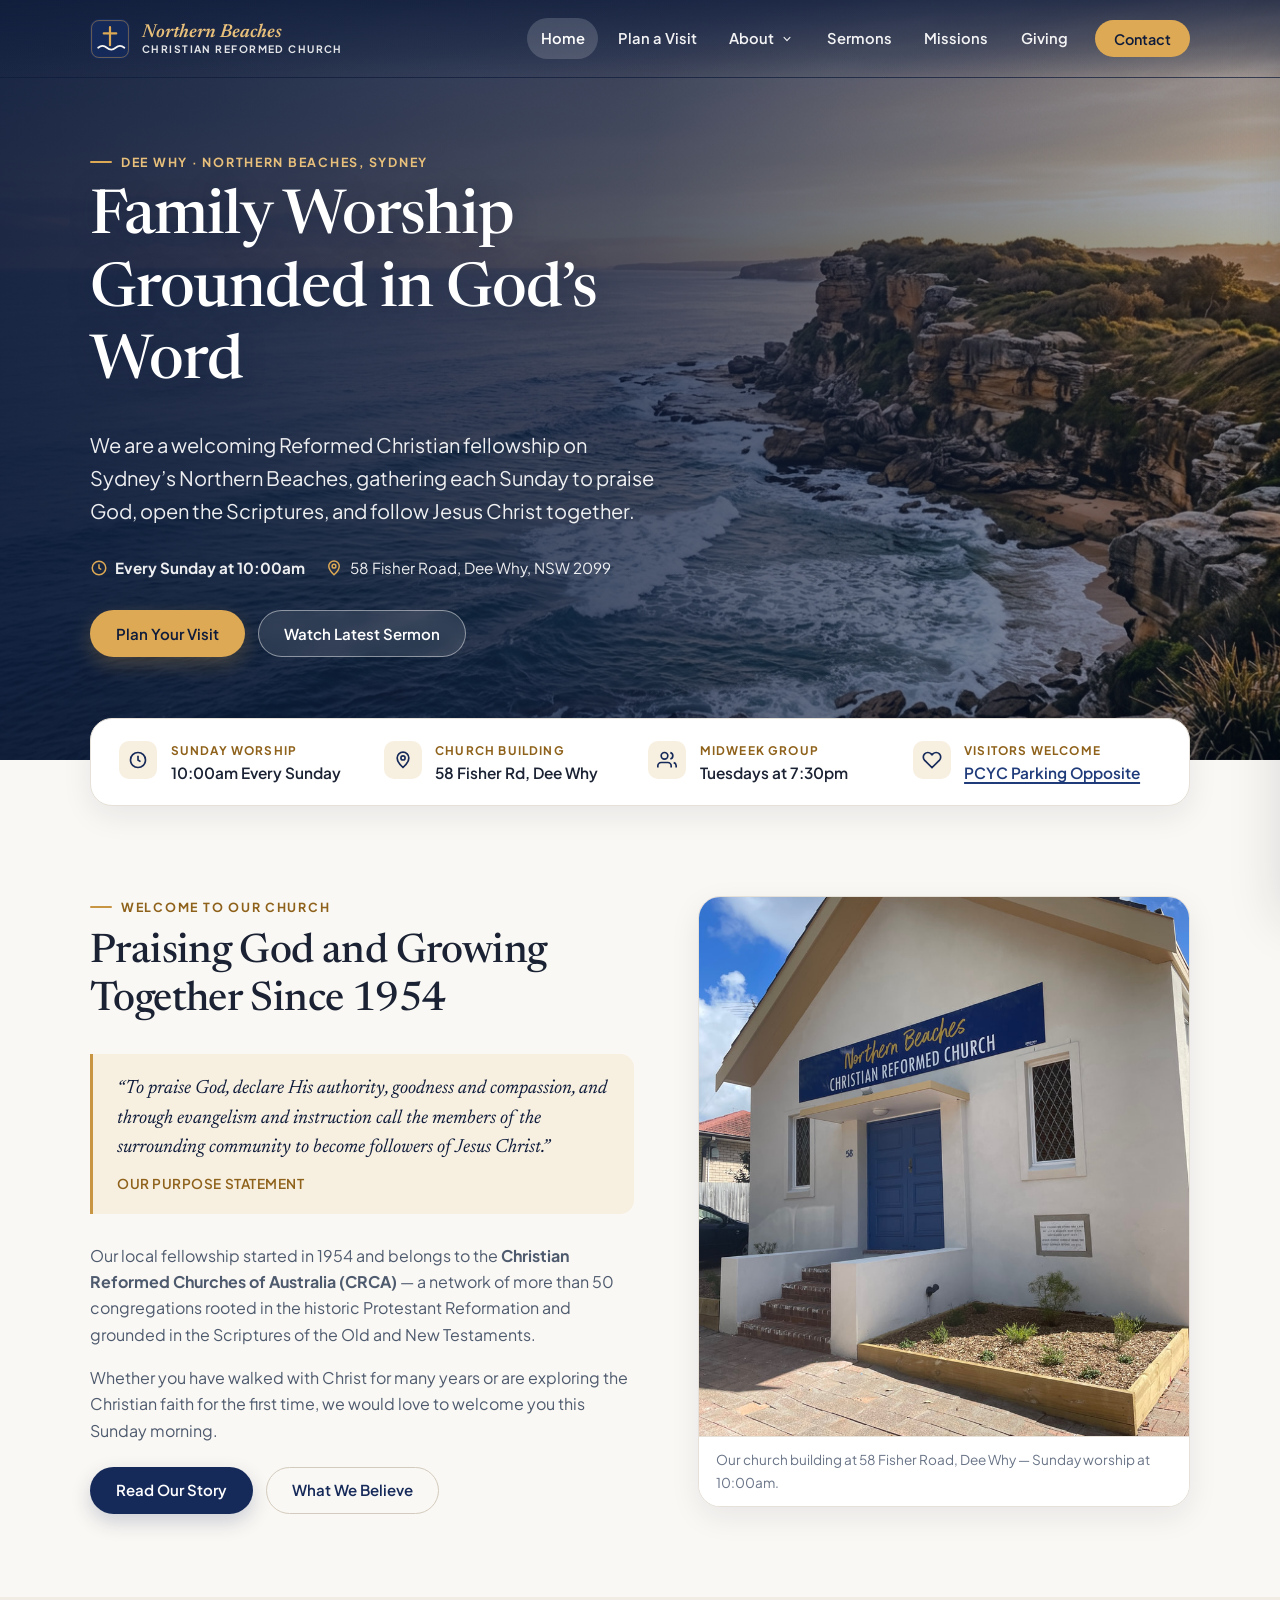
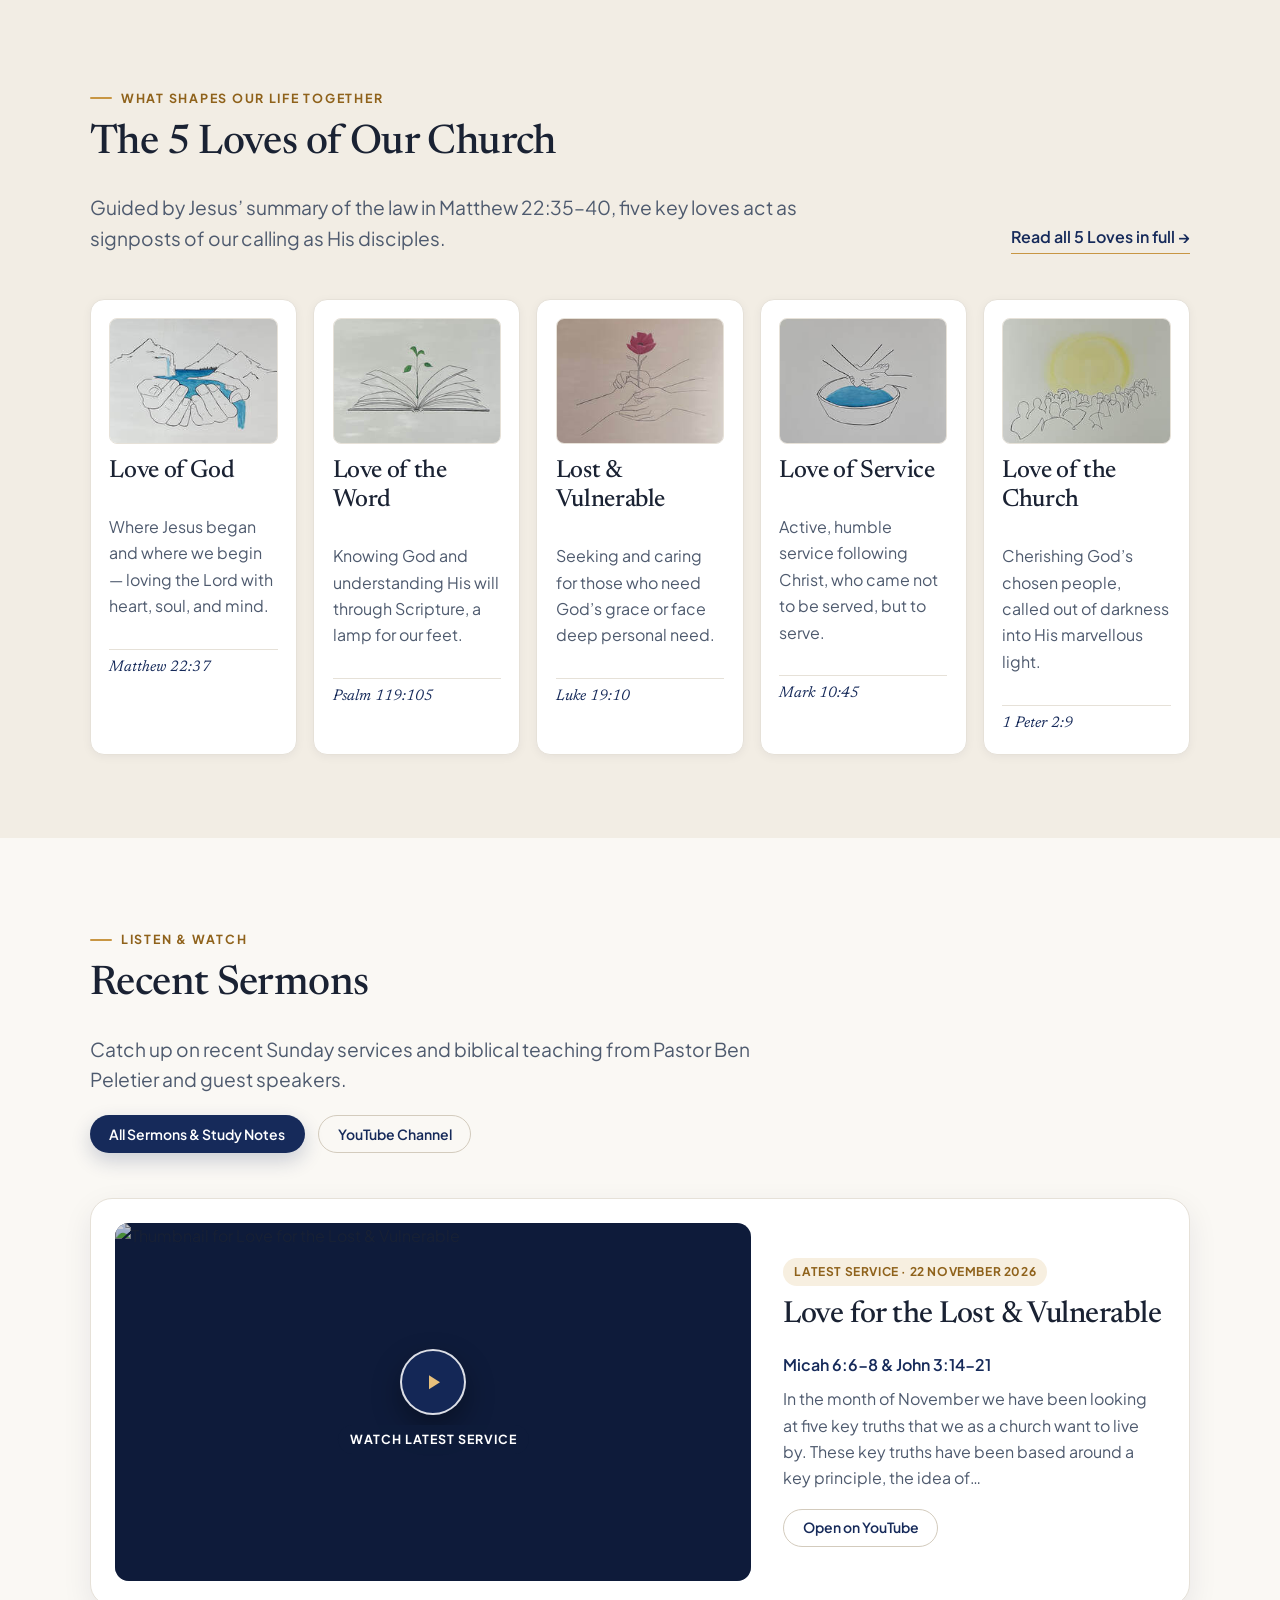
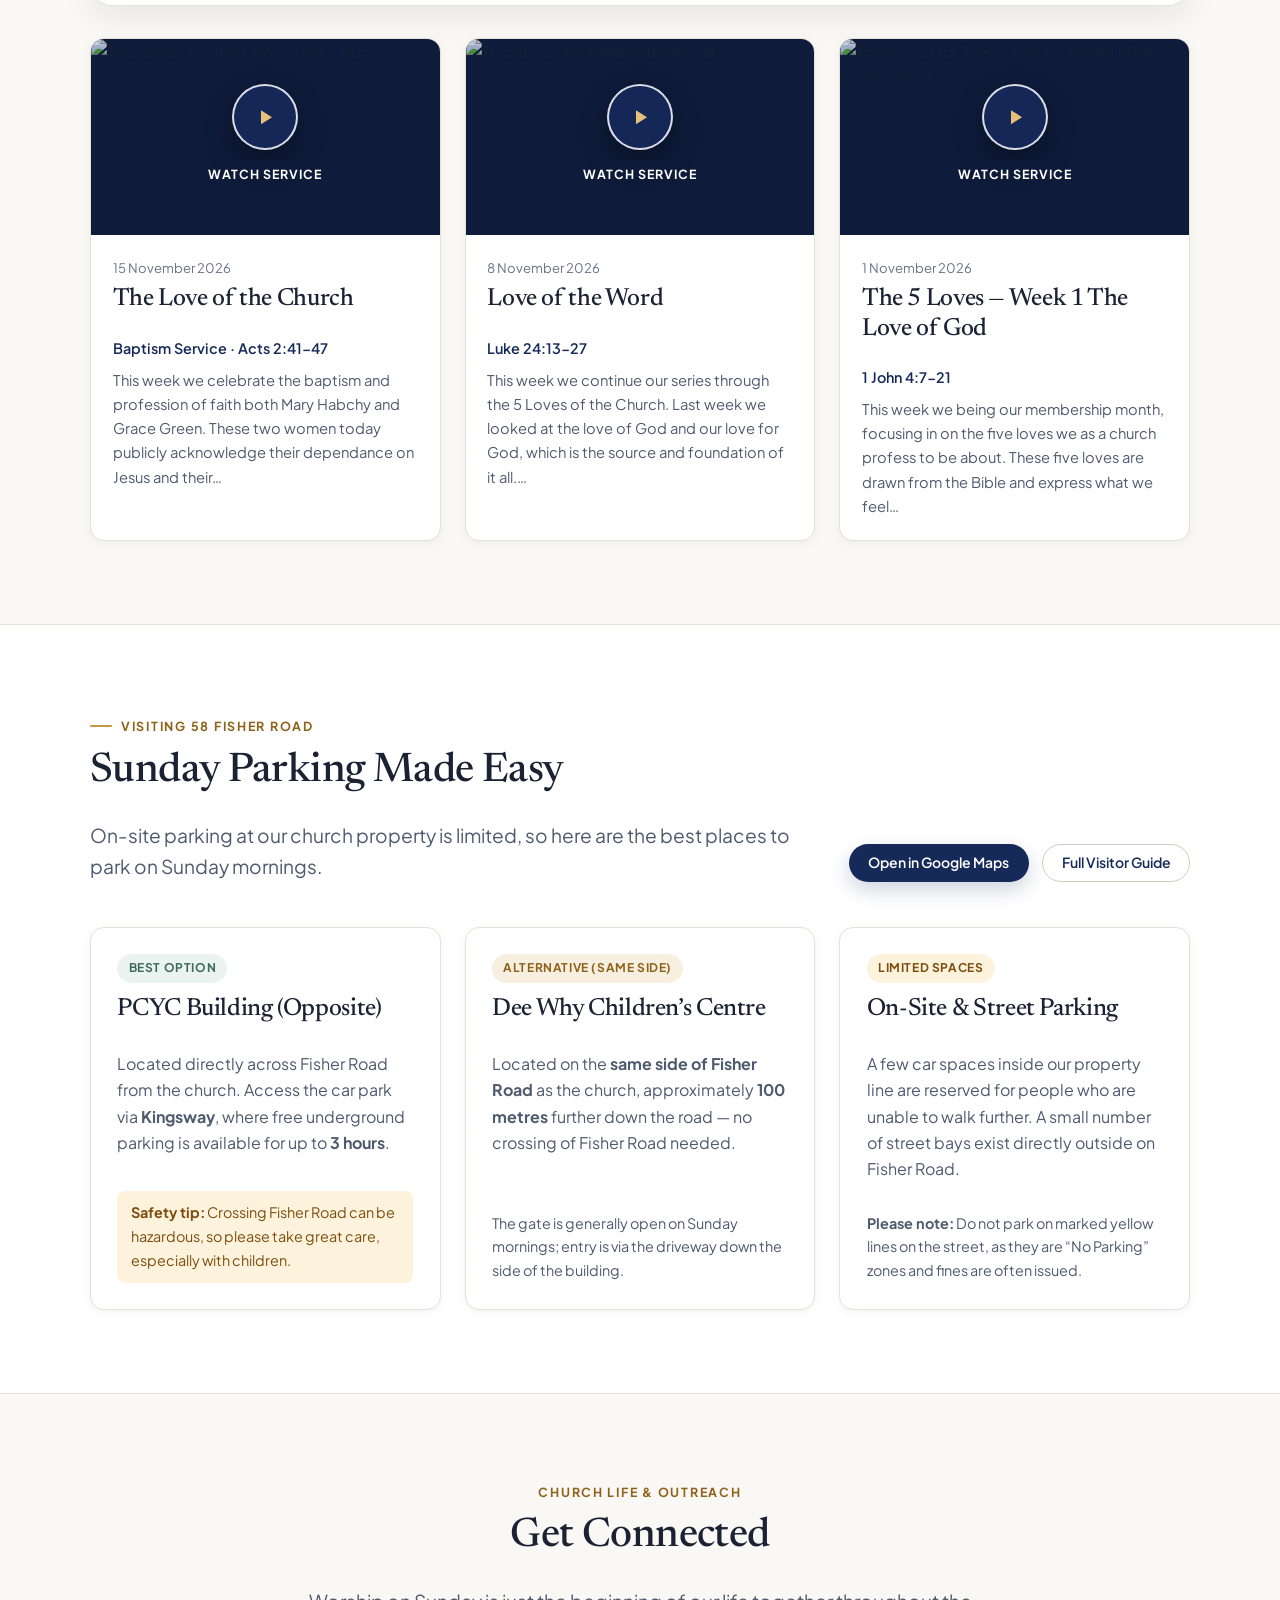
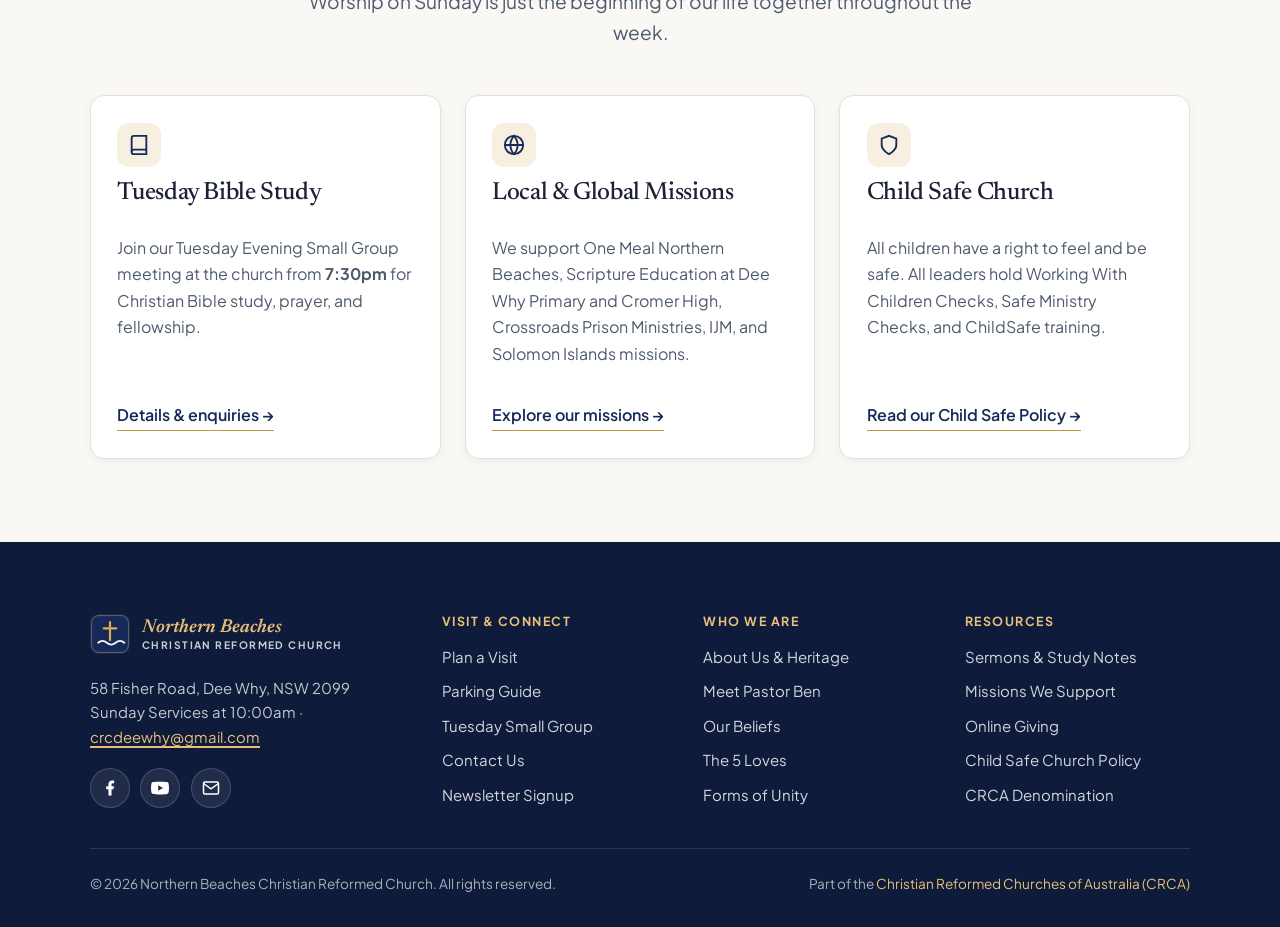
==== commit 08b22c27: "Auto-updating recent sermons from YouTube; featured sermon separate; 5 recent + archive card; remove" ====
--- a/index.html
+++ b/index.html
@@ -261,71 +261,9 @@
           </div>
         </div>
 
-        <article class="sermon-feature reveal">
-          <div class="video-facade" role="button" tabindex="0" data-youtube-id="uGTuR4CsQqY" data-title="Love of the Word — Luke 24:13-27" aria-label="Play featured sermon video: Love of the Word">
-            <img class="video-thumb" src="https://i.ytimg.com/vi/uGTuR4CsQqY/hqdefault.jpg" alt="Thumbnail for Sunday service 8 November 2026: Love of the Word" width="480" height="360" loading="lazy">
-            <div class="video-overlay">
-              <span class="video-play-btn" aria-hidden="true">
-                <svg width="26" height="26" viewBox="0 0 24 24" fill="currentColor"><path d="M8 5.14v14l11-7-11-7z"/></svg>
-              </span>
-              <span class="video-play-label">Watch Featured Service</span>
-            </div>
-          </div>
-          <div>
-            <span class="card-badge">Latest Service &middot; 8 November 2026</span>
-            <h3 style="margin-top: 0.7rem;">Love of the Word</h3>
-            <p style="font-weight: 600; color: var(--navy-900); margin-bottom: 0.5rem;">Luke 24:13&ndash;27 &middot; Series: The 5 Loves</p>
-            <p>On the road to Emmaus, the risen Jesus opened the Scriptures to show how all of God&rsquo;s Word points to Him. Click the video thumbnail to watch the full Sunday morning service.</p>
-            <a class="text-link" href="sermons.html">Browse full sermon archive &rarr;</a>
-          </div>
-        </article>
-
-        <div class="cards-grid reveal">
-          <article class="sermon-card">
-            <div class="video-facade" role="button" tabindex="0" data-youtube-id="4LoqQi1sxIg" data-title="The Love of God — 1 John 4:7-21" aria-label="Play sermon: The Love of God">
-              <img class="video-thumb" src="https://i.ytimg.com/vi/4LoqQi1sxIg/hqdefault.jpg" alt="Thumbnail for The Love of God sermon" width="480" height="360" loading="lazy">
-              <div class="video-overlay">
-                <span class="video-play-btn" aria-hidden="true"><svg width="24" height="24" viewBox="0 0 24 24" fill="currentColor"><path d="M8 5.14v14l11-7-11-7z"/></svg></span>
-                <span class="video-play-label">Watch Service</span>
-              </div>
-            </div>
-            <div class="sermon-body">
-              <div class="sermon-meta"><span class="card-badge">The 5 Loves</span><span>1 Nov 2026</span></div>
-              <h3>The Love of God (Week 1)</h3>
-              <p style="font-size: 0.92rem;">1 John 4:7&ndash;21 &mdash; Why God&rsquo;s love in Christ is the foundation of everything we do.</p>
-            </div>
-          </article>
-
-          <article class="sermon-card">
-            <div class="video-facade" role="button" tabindex="0" data-youtube-id="VLvdJm-W0M0" data-title="Faithful, Not Compromising — Revelation 2:12-17" aria-label="Play sermon: Faithful, Not Compromising">
-              <img class="video-thumb" src="https://i.ytimg.com/vi/VLvdJm-W0M0/hqdefault.jpg" alt="Thumbnail for Faithful, Not Compromising sermon" width="480" height="360" loading="lazy">
-              <div class="video-overlay">
-                <span class="video-play-btn" aria-hidden="true"><svg width="24" height="24" viewBox="0 0 24 24" fill="currentColor"><path d="M8 5.14v14l11-7-11-7z"/></svg></span>
-                <span class="video-play-label">Watch Service</span>
-              </div>
-            </div>
-            <div class="sermon-body">
-              <div class="sermon-meta"><span class="card-badge">Sunday Services</span><span>11 Oct 2026</span></div>
-              <h3>Faithful, Not Compromising</h3>
-              <p style="font-size: 0.92rem;">Revelation 2:12&ndash;17 &mdash; Holding fast to Christ&rsquo;s name and truth in a challenging culture.</p>
-            </div>
-          </article>
-
-          <article class="sermon-card">
-            <div class="video-facade" role="button" tabindex="0" data-youtube-id="ePpe8CHpgKw" data-title="The Gospel Ain't No Snake Oil" aria-label="Play sermon: The Gospel Ain't No Snake Oil">
-              <img class="video-thumb" src="https://i.ytimg.com/vi/ePpe8CHpgKw/hqdefault.jpg" alt="Thumbnail for The Gospel Ain't No Snake Oil sermon" width="480" height="360" loading="lazy">
-              <div class="video-overlay">
-                <span class="video-play-btn" aria-hidden="true"><svg width="24" height="24" viewBox="0 0 24 24" fill="currentColor"><path d="M8 5.14v14l11-7-11-7z"/></svg></span>
-                <span class="video-play-label">Watch Service</span>
-              </div>
-            </div>
-            <div class="sermon-body">
-              <div class="sermon-meta"><span class="card-badge">Questions &amp; Topics</span><span>4 Oct 2026</span></div>
-              <h3>The Gospel Ain&rsquo;t No Snake Oil</h3>
-              <p style="font-size: 0.92rem;">Why the Christian gospel is genuine good news grounded in history and grace.</p>
-            </div>
-          </article>
-        </div>
+        <article class="sermon-feature reveal" id="home-featured-sermon"><div class="video-facade" role="button" tabindex="0" data-youtube-id="o0hCuqMFqHw" data-title="Love for the Lost &amp; Vulnerable" aria-label="Play sermon: Love for the Lost &amp; Vulnerable"><img class="video-thumb" src="https://i.ytimg.com/vi/o0hCuqMFqHw/hqdefault.jpg" alt="Thumbnail for Love for the Lost &amp; Vulnerable" width="480" height="360" loading="lazy"><div class="video-overlay"><span class="video-play-btn" aria-hidden="true"><svg width="24" height="24" viewBox="0 0 24 24" fill="currentColor"><path d="M8 5.14v14l11-7-11-7z"/></svg></span><span class="video-play-label">Watch Latest Service</span></div></div><div><span class="card-badge">Latest Service &middot; 22 November 2026</span><h2 style="margin-top:0.7rem;font-size:1.9rem;">Love for the Lost &amp; Vulnerable</h2><p style="font-weight:600;color:var(--navy-900);margin-bottom:0.5rem;">Micah 6:6-8 &amp; John 3:14-21</p><p>In the month of November we have been looking at five key truths that we as a church want to live by. These key truths have been based around a key principle, the idea of…</p><div class="btn-group" style="margin-top:1rem;"><a class="btn btn-outline btn-sm" href="https://www.youtube.com/watch?v=o0hCuqMFqHw" target="_blank" rel="noopener noreferrer">Open on YouTube</a></div></div></article>
+
+        <div class="cards-grid reveal" id="home-recent-sermons"><article class="sermon-card"><div class="video-facade" role="button" tabindex="0" data-youtube-id="qJKts8mORNM" data-title="The Love of the Church" aria-label="Play sermon: The Love of the Church"><img class="video-thumb" src="https://i.ytimg.com/vi/qJKts8mORNM/hqdefault.jpg" alt="Thumbnail for The Love of the Church" width="480" height="360" loading="lazy"><div class="video-overlay"><span class="video-play-btn" aria-hidden="true"><svg width="24" height="24" viewBox="0 0 24 24" fill="currentColor"><path d="M8 5.14v14l11-7-11-7z"/></svg></span><span class="video-play-label">Watch Service</span></div></div><div class="sermon-body"><div class="sermon-meta"><span>15 November 2026</span></div><h3>The Love of the Church</h3><p style="font-weight:600;color:var(--navy-900);font-size:0.9rem;margin:0;">Baptism Service · Acts 2:41-47</p><p style="font-size:0.92rem;">This week we celebrate the baptism and profession of faith both Mary Habchy and Grace Green. These two women today publicly acknowledge their dependance on Jesus and their…</p></div></article><article class="sermon-card"><div class="video-facade" role="button" tabindex="0" data-youtube-id="uGTuR4CsQqY" data-title="Love of the Word" aria-label="Play sermon: Love of the Word"><img class="video-thumb" src="https://i.ytimg.com/vi/uGTuR4CsQqY/hqdefault.jpg" alt="Thumbnail for Love of the Word" width="480" height="360" loading="lazy"><div class="video-overlay"><span class="video-play-btn" aria-hidden="true"><svg width="24" height="24" viewBox="0 0 24 24" fill="currentColor"><path d="M8 5.14v14l11-7-11-7z"/></svg></span><span class="video-play-label">Watch Service</span></div></div><div class="sermon-body"><div class="sermon-meta"><span>8 November 2026</span></div><h3>Love of the Word</h3><p style="font-weight:600;color:var(--navy-900);font-size:0.9rem;margin:0;">Luke 24:13-27</p><p style="font-size:0.92rem;">This week we continue our series through the 5 Loves of the Church. Last week we looked at the love of God and our love for God, which is the source and foundation of it all.…</p></div></article><article class="sermon-card"><div class="video-facade" role="button" tabindex="0" data-youtube-id="4LoqQi1sxIg" data-title="The 5 Loves — Week 1 The Love of God" aria-label="Play sermon: The 5 Loves — Week 1 The Love of God"><img class="video-thumb" src="https://i.ytimg.com/vi/4LoqQi1sxIg/hqdefault.jpg" alt="Thumbnail for The 5 Loves — Week 1 The Love of God" width="480" height="360" loading="lazy"><div class="video-overlay"><span class="video-play-btn" aria-hidden="true"><svg width="24" height="24" viewBox="0 0 24 24" fill="currentColor"><path d="M8 5.14v14l11-7-11-7z"/></svg></span><span class="video-play-label">Watch Service</span></div></div><div class="sermon-body"><div class="sermon-meta"><span>1 November 2026</span></div><h3>The 5 Loves — Week 1 The Love of God</h3><p style="font-weight:600;color:var(--navy-900);font-size:0.9rem;margin:0;">1 John 4:7-21</p><p style="font-size:0.92rem;">This week we being our membership month, focusing in on the five loves we as a church profess to be about. These five loves are drawn from the Bible and express what we feel…</p></div></article></div>
       </div>
     </section>
 
@@ -482,5 +420,6 @@
   </footer>
 
   <script src="js/main.js"></script>
+  <script src="js/sermons.js"></script>
 </body>
 </html>
--- a/css/styles.css
+++ b/css/styles.css
@@ -1,4 +1,4 @@
-/* ==========================================================================
+﻿/* ==========================================================================
    Northern Beaches Christian Reformed Church
    Coastal Sunlit Editorial Design System
    ========================================================================== */
@@ -1380,71 +1380,33 @@
   color: var(--text-muted);
 }
 
-/* Sermon Search & Filter Controls */
-.sermon-controls {
-  display: flex;
-  flex-wrap: wrap;
-  gap: 1rem;
-  align-items: center;
-  justify-content: space-between;
-  margin-bottom: 1.75rem;
-}
-
-.filter-pills {
-  display: flex;
-  flex-wrap: wrap;
-  gap: 0.45rem;
-}
-
-.filter-pill {
-  padding: 0.48rem 0.95rem;
-  border-radius: var(--radius-pill);
-  border: 1px solid var(--border-strong);
-  background: var(--bg-surface);
-  color: var(--text-primary);
-  font-size: 0.86rem;
-  font-weight: 600;
-  cursor: pointer;
-  transition: background-color 0.2s ease, color 0.2s ease, border-color 0.2s ease;
-}
-
-.filter-pill:hover {
-  border-color: var(--navy-900);
-}
-
-.filter-pill.is-active {
-  background: var(--navy-900);
-  border-color: var(--navy-900);
+/* Archive card (6th sermon card) */
+.sermon-archive-card {
+  display: flex;
+  flex-direction: column;
+  justify-content: center;
+  gap: 0.75rem;
+  padding: 1.75rem;
+  border-radius: var(--radius-md);
+  background: linear-gradient(155deg, var(--navy-900) 0%, var(--navy-950) 100%);
+  border-top: 3px solid var(--gold-400);
+  box-shadow: var(--shadow-sm);
+}
+
+.sermon-archive-card h3 {
   color: #ffffff;
-}
-
-.search-box {
-  position: relative;
-  width: min(100%, 340px);
-}
-
-.search-box svg {
-  position: absolute;
-  left: 0.9rem;
-  top: 50%;
-  transform: translateY(-50%);
-  color: var(--text-muted);
-  pointer-events: none;
-}
-
-.search-input {
-  width: 100%;
-  padding: 0.62rem 1rem 0.62rem 2.55rem;
-  border-radius: var(--radius-pill);
-  border: 1px solid var(--border-strong);
-  background: var(--bg-surface);
-  font-size: 0.92rem;
-}
-
-.search-input:focus {
-  outline: none;
-  border-color: var(--navy-900);
-  box-shadow: 0 0 0 3px rgba(22, 42, 90, 0.12);
+  margin: 0;
+}
+
+.sermon-archive-card p {
+  color: rgba(255, 255, 255, 0.84);
+  font-size: 0.95rem;
+  margin: 0;
+}
+
+.sermon-archive-card .btn {
+  align-self: flex-start;
+  margin-top: 0.5rem;
 }
 
 /* Pastor Card */
